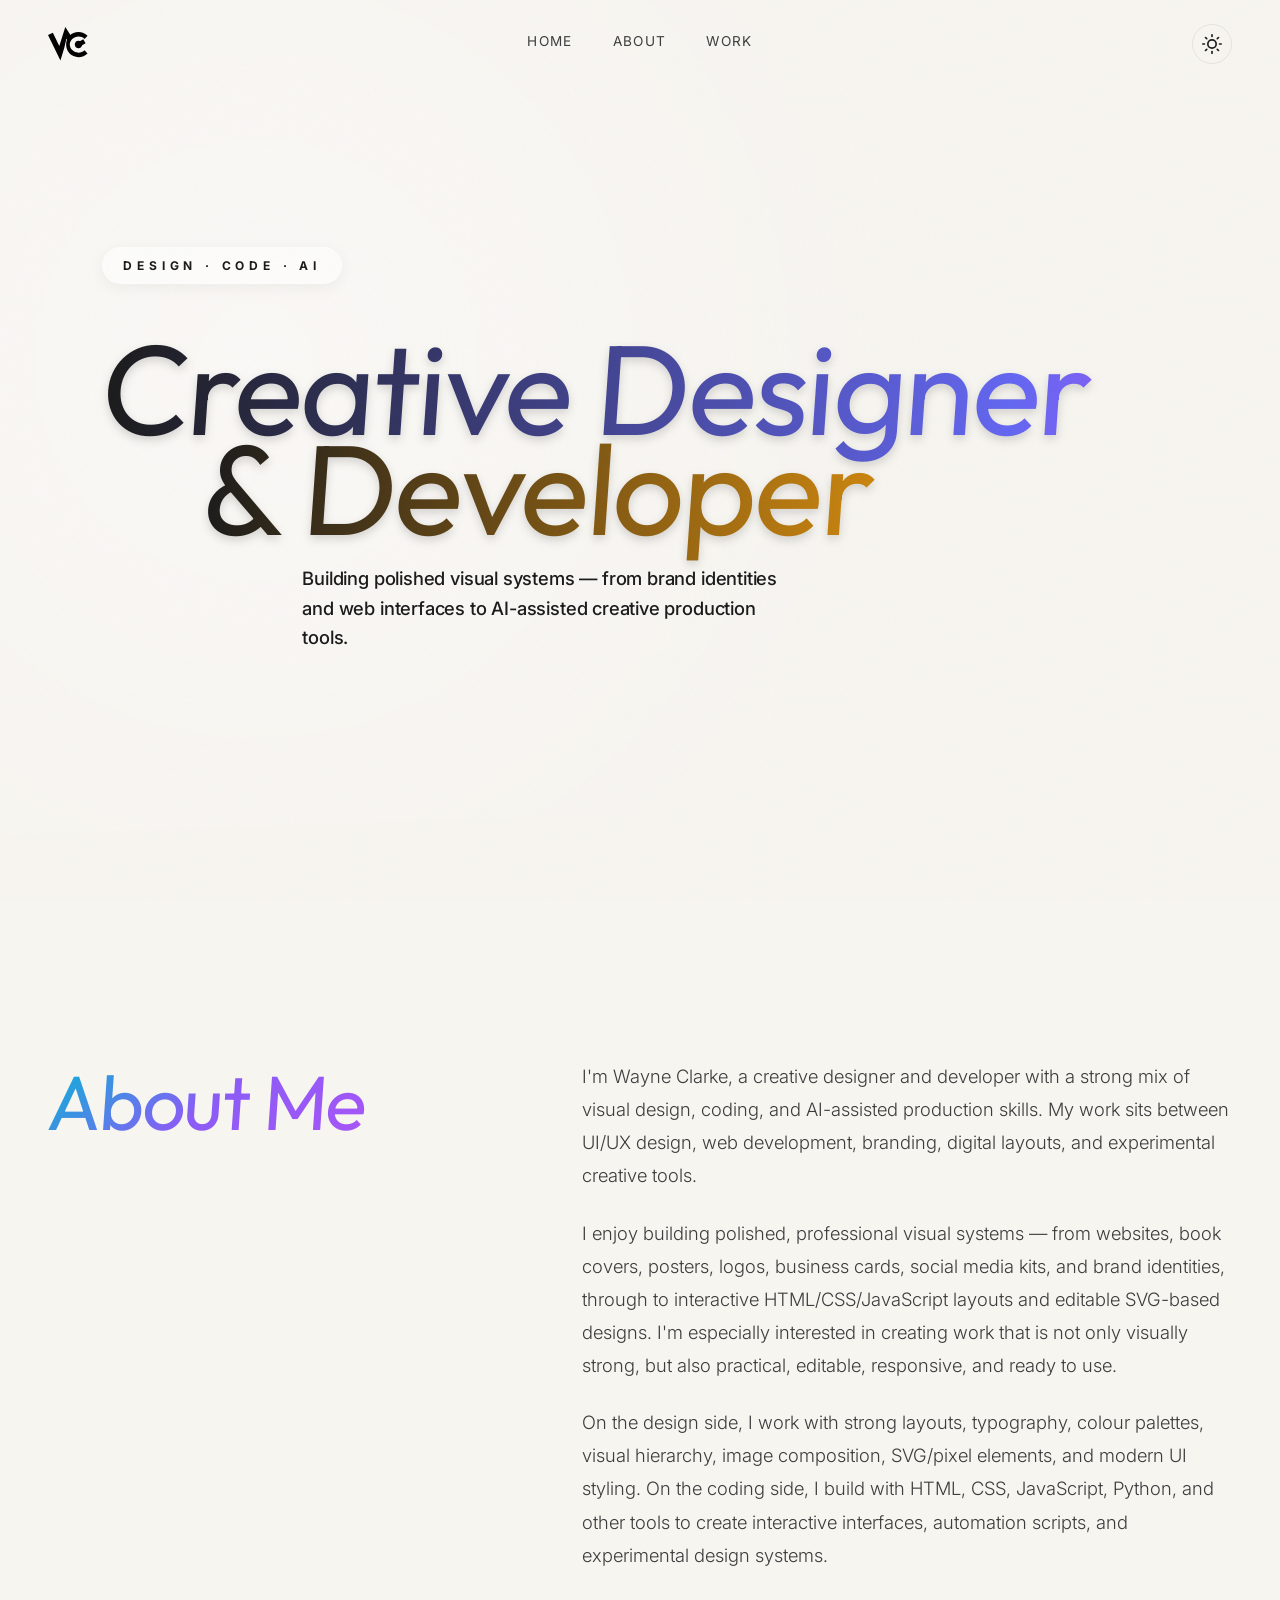
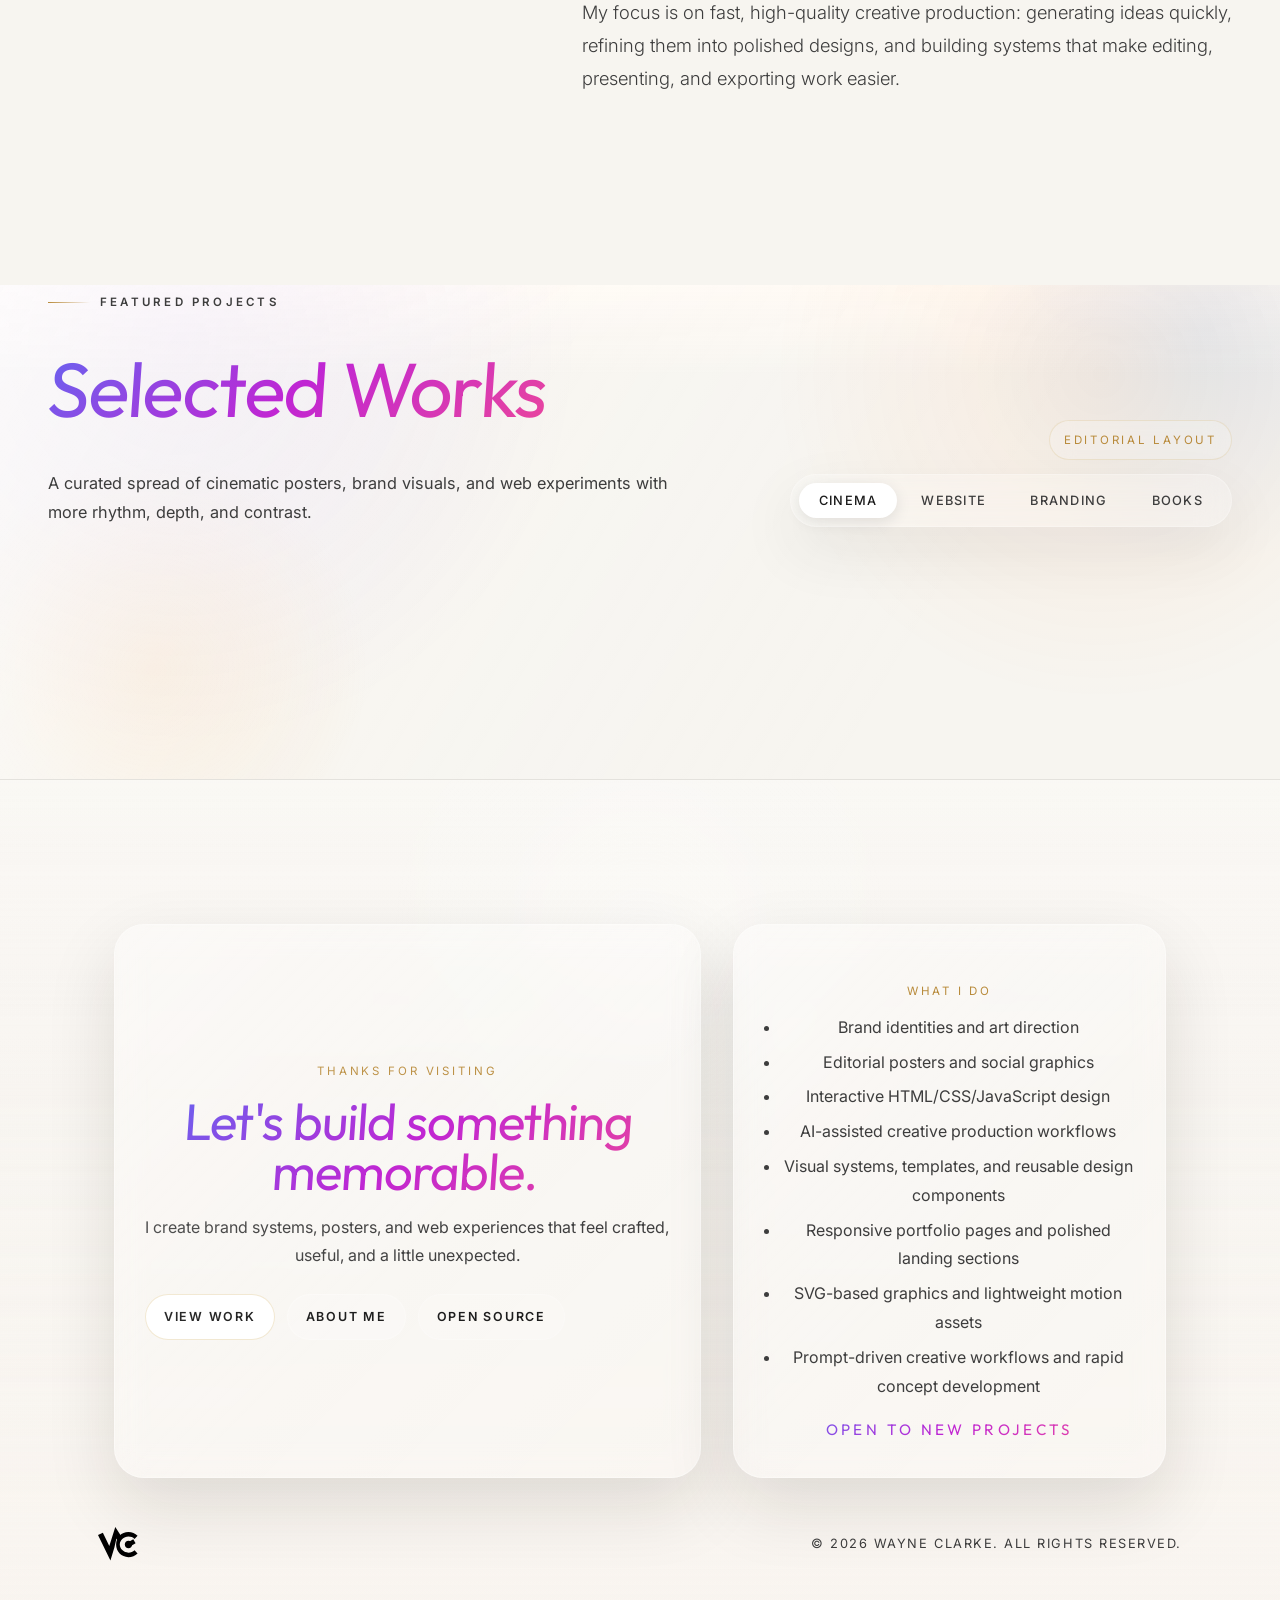
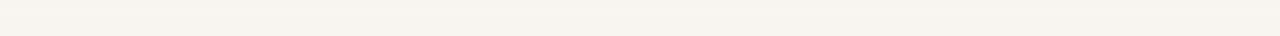
==== index.min.html @ c64fc1be "Initial portfolio commit" ====
<!DOCTYPE html><html lang="en" data-theme="light"><head><meta charset="UTF-8"><meta name="viewport" content="width=device-width, initial-scale=1.0"><title>Wayne Clarke | Creative Designer & Developer</title><meta name="description" content="Wayne Clarke — creative designer and developer specializing in UI/UX design, web development, branding, and AI-assisted creative production."><link rel="stylesheet" href="index.css"></head><body><div class="scroll-progress" id="scroll-progress"></div><nav class="nav" id="nav"><a href="#hero" class="logo" aria-label="Wayne Clarke Home"><img src="logo.svg" alt="WC Logo" width="40" height="40"></a><div class="nav-links" id="nav-links"><a href="#hero">Home</a><a href="#about">About</a><a href="#work">Work</a></div><div class="nav-actions"><button class="theme-toggle" id="theme-toggle" aria-label="Toggle theme"><svg class="icon-sun" width="20" height="20" viewBox="0 0 24 24" fill="none" stroke="currentColor" stroke-width="2" stroke-linecap="round" stroke-linejoin="round"><circle cx="12" cy="12" r="5" /><line x1="12" y1="1" x2="12" y2="3" /><line x1="12" y1="21" x2="12" y2="23" /><line x1="4.22" y1="4.22" x2="5.64" y2="5.64" /><line x1="18.36" y1="18.36" x2="19.78" y2="19.78" /><line x1="1" y1="12" x2="3" y2="12" /><line x1="21" y1="12" x2="23" y2="12" /><line x1="4.22" y1="19.78" x2="5.64" y2="18.36" /><line x1="18.36" y1="5.64" x2="19.78" y2="4.22" /></svg><svg class="icon-moon" width="20" height="20" viewBox="0 0 24 24" fill="none" stroke="currentColor" stroke-width="2" stroke-linecap="round" stroke-linejoin="round"><path d="M21 12.79A9 9 0 1 1 11.21 3 7 7 0 0 0 21 12.79z" /></svg></button><button class="hamburger" id="hamburger" aria-label="Menu"><svg width="24" height="24" viewBox="0 0 24 24" fill="none" stroke="currentColor" stroke-width="2" stroke-linecap="round"><line x1="3" y1="6" x2="21" y2="6" class="line-top" /><line x1="3" y1="12" x2="21" y2="12" class="line-mid" /><line x1="3" y1="18" x2="21" y2="18" class="line-bot" /></svg></button></div></nav><section id="hero" class="hero"><video id="hero-bg" class="hero-bg" autoplay muted loop playsinline preload="auto" aria-hidden="true"><source id="hero-bg-source" src="media/_top1.mp4" type="video/mp4"></video><div class="hero-overlay"></div><div class="container hero-container"><span class="hero-tag" id="hero-tag">Design &middot; Code &middot; AI</span><h1 class="hero-title" id="hero-title"><span class="gradient-text">Creative Designer</span><span class="gradient-text-delay">& Developer</span></h1><p class="hero-desc" id="hero-desc">Building polished visual systems — from brand identities and web interfaces to AI-assisted creative production tools.</p></div><div class="angled-divider"></div></section><section id="about" class="about"><video class="about-bg about-bg-light" autoplay muted loop playsinline preload="auto" aria-hidden="true"><source id="about-bg-source" src="media/_middle2.mp4" type="video/mp4"></video><div class="container"><div class="about-grid"><h2 class="about-title"><span class="gradient-text-dark">About Me</span></h2><div class="about-text"><p>I'm Wayne Clarke, a creative designer and developer with a strong mix of visual design, coding, and AI-assisted production skills. My work sits between UI/UX design, web development, branding, digital layouts, and experimental creative tools.</p><p>I enjoy building polished, professional visual systems — from websites, book covers, posters, logos, business cards, social media kits, and brand identities, through to interactive HTML/CSS/JavaScript layouts and editable SVG-based designs. I'm especially interested in creating work that is not only visually strong, but also practical, editable, responsive, and ready to use.</p><p>On the design side, I work with strong layouts, typography, colour palettes, visual hierarchy, image composition, SVG/pixel elements, and modern UI styling. On the coding side, I build with HTML, CSS, JavaScript, Python, and other tools to create interactive interfaces, automation scripts, and experimental design systems.</p><p>My focus is on fast, high-quality creative production: generating ideas quickly, refining them into polished designs, and building systems that make editing, presenting, and exporting work easier.</p></div></div></div></section><section id="work" class="gallery-section"><div class="container"><div class="section-header section-header--editorial"><div class="section-intro"><span class="section-kicker">Featured projects</span><h2 class="section-title"><span class="gradient-text-light">Selected Works</span></h2><p class="section-subtitle">A curated spread of cinematic posters, brand visuals, and web experiments with more rhythm, depth, and contrast.</p></div><div class="section-controls"><div class="section-note">Editorial layout</div><div class="gallery-filters" id="gallery-filters"><button class="filter-btn active" data-filter="cinema">Cinema</button><button class="filter-btn" data-filter="website">Website</button><button class="filter-btn" data-filter="branding">Branding</button><button class="filter-btn" data-filter="books">Books</button></div></div></div><div class="portfolio-grid" id="portfolio-grid"></div></div></section><footer class="footer"><div class="container"><div class="footer-content"><div class="footer-copy"><span class="footer-kicker">Thanks for visiting</span><h2 class="footer-title"><span class="gradient-text-light">Let&apos;s build something memorable.</span></h2><p class="footer-lead">I create brand systems, posters, and web experiences that feel crafted, useful, and a little unexpected.</p><div class="footer-actions"><a href="#work" class="footer-button footer-button-primary">View Work</a><a href="#about" class="footer-button footer-button-secondary">About Me</a><a href="https://github.com" class="footer-button footer-button-tertiary" target="_blank" rel="noopener">Open Source</a></div></div><div class="footer-meta"><div class="footer-meta-card"><span class="footer-meta-label">What I do</span><ul class="footer-meta-list"><li>Brand identities and art direction</li><li>Editorial posters and social graphics</li><li>Interactive HTML/CSS/JavaScript design</li><li>AI-assisted creative production workflows</li><li>Visual systems, templates, and reusable design components</li><li>Responsive portfolio pages and polished landing sections</li><li>SVG-based graphics and lightweight motion assets</li><li>Prompt-driven creative workflows and rapid concept development</li></ul><h3 class="footer-meta-heading gradient-text-light">Open to New Projects</h3></div></div></div><div class="footer-bottom"><a href="#hero" class="logo footer-logo"><img src="logo.svg" alt="WC Logo" width="40" height="40"></a><p class="copyright">&copy; 2026 Wayne Clarke. All Rights Reserved.</p></div></div></footer><button class="back-to-top" id="back-to-top" aria-label="Back to top"><svg width="20" height="20" viewBox="0 0 24 24" fill="none" stroke="currentColor" stroke-width="2" stroke-linecap="round" stroke-linejoin="round"><polyline points="18 15 12 9 6 15" /></svg></button><div class="lightbox" id="lightbox"><button class="lightbox-close" id="lightbox-close"><svg width="24" height="24" viewBox="0 0 24 24" fill="none" stroke="currentColor" stroke-width="2" stroke-linecap="round" stroke-linejoin="round"><line x1="18" y1="6" x2="6" y2="18" /><line x1="6" y1="6" x2="18" y2="18" /></svg></button><div class="lightbox-content"><img id="lightbox-img" src="" alt=""><div class="lightbox-info"><span class="lightbox-category" id="lightbox-category"></span><h3 class="lightbox-title" id="lightbox-title"></h3></div></div></div><div class="grain-overlay"></div> <script src="https://cdnjs.cloudflare.com/ajax/libs/gsap/3.12.5/gsap.min.js"></script> <script src="https://cdnjs.cloudflare.com/ajax/libs/gsap/3.12.5/ScrollTrigger.min.js"></script> <script src="script.js"></script> </body></html>
---- index.css ----
@import url('https://fonts.googleapis.com/css2?family=Inter:wght@300;400;500&family=Outfit:wght@300;400;600;700&display=swap');

/* ============================================================
   THEME SYSTEM
   ============================================================ */
:root {
    --transition: all 0.6s cubic-bezier(0.22, 1, 0.36, 1);
    --transition-fast: all 0.3s cubic-bezier(0.22, 1, 0.36, 1);
    --theme-transition-duration: 0.8s;
    --theme-transition-ease: cubic-bezier(0.22, 1, 0.36, 1);
    --theme-surface-transition: background-color var(--theme-transition-duration) var(--theme-transition-ease), background var(--theme-transition-duration) var(--theme-transition-ease), color var(--theme-transition-duration) var(--theme-transition-ease), border-color var(--theme-transition-duration) var(--theme-transition-ease), box-shadow var(--theme-transition-duration) var(--theme-transition-ease), opacity var(--theme-transition-duration) var(--theme-transition-ease);
    --font-heading: 'Outfit', sans-serif;
    --font-body: 'Inter', sans-serif;
    --about-bg: #f7f5f0;
    --about-overlay: linear-gradient(90deg,
            rgba(247, 245, 240, 0) 0%,
            rgba(247, 245, 240, 0) 28%,
            rgba(247, 245, 240, 0) 56%,
            rgba(247, 245, 240, 0) 100%);
    --about-overlay-opacity: 0;
    --gallery-base: linear-gradient(180deg, rgba(255, 250, 245, 0.92) 0%, var(--bg) 18%, var(--bg) 100%);
    --gallery-wash: linear-gradient(120deg, rgba(255, 255, 255, 0.7) 0%, rgba(255, 255, 255, 0.08) 36%, rgba(255, 255, 255, 0) 72%);
    --gallery-grid: rgba(0, 0, 0, 0.03);
    --panel-bg: rgba(255, 255, 255, 0.18);
    --panel-border: rgba(255, 255, 255, 0.36);
    --panel-glow: linear-gradient(135deg, rgba(255, 255, 255, 0.18) 0%, rgba(255, 255, 255, 0.02) 55%, rgba(255, 255, 255, 0) 100%);
    --footer-button-bg: rgba(255, 255, 255, 0.28);
    --footer-button-secondary-bg: rgba(255, 255, 255, 0.18);
    --footer-button-tertiary-bg: rgba(255, 255, 255, 0.12);
    --footer-link-border: rgba(255, 255, 255, 0.24);
    --footer-card-shadow: 0 28px 70px rgba(33, 24, 14, 0.12);
    --footer-wash: linear-gradient(180deg, rgba(255, 250, 245, 0.08) 0%, rgba(255, 250, 245, 0.22) 32%, rgba(255, 250, 245, 0.55) 68%, rgba(255, 250, 245, 0.86) 100%);
}

[data-theme="light"] {
    --bg: #f7f5f0;
    --bg-alt: #ede9e0;
    --surface: #ffffff;
    --text: #1a1a1a;
    --text-dim: #3d3d3d;
    --accent-gold: #b88a3a;
    --gradient-1: linear-gradient(135deg, #6366f1 0%, #c026d3 50%, #ec4899 100%);
    --gradient-2: linear-gradient(135deg, #f59e0b 0%, #f97316 50%, #ef4444 100%);
    --gradient-dark: linear-gradient(135deg, #06b6d4 0%, #8b5cf6 50%, #a855f7 100%);
    --nav-bg: rgba(247, 245, 240, 0.377);
    --glass-border: rgba(0, 0, 0, 0.08);
    --hero-overlay: rgba(247, 245, 240, 0.14);
    --divider-color: var(--bg);
    --shadow: 0 40px 80px rgba(0, 0, 0, 0.12);
}

[data-theme="dark"] {
    --bg: #0a0a0a;
    --bg-alt: #0f0f12;
    --surface: #141416;
    --text: #ececec;
    --text-dim: #c9c9c9;
    --accent-gold: #c5a059;
    --gradient-1: linear-gradient(135deg, #06b6d4 0%, #8b5cf6 50%, #a855f7 100%);
    --gradient-2: linear-gradient(135deg, #10b981 0%, #14b8a6 50%, #06b6d4 100%);
    --gradient-dark: linear-gradient(135deg, #6366f1 0%, #c026d3 50%, #ec4899 100%);
    --nav-bg: rgba(10, 10, 10, 0.7);
    --glass-border: rgba(255, 255, 255, 0.06);
    --hero-overlay: rgba(0, 0, 0, 0.22);
    --divider-color: #0a0a0a;
    --shadow: 0 40px 80px rgba(0, 0, 0, 0.5);
    --about-bg: #0a0a0a;
    --about-overlay: linear-gradient(90deg,
            rgba(10, 10, 10, 0.14) 0%,
            rgba(10, 10, 10, 0.34) 28%,
            rgba(10, 10, 10, 0.58) 56%,
            rgba(10, 10, 10, 0.9) 100%);
    --about-overlay-opacity: 1;
    --gallery-base: linear-gradient(180deg, rgba(12, 12, 14, 0.98) 0%, var(--bg) 18%, var(--bg) 100%);
    --gallery-wash: linear-gradient(120deg, rgba(255, 255, 255, 0.06) 0%, rgba(255, 255, 255, 0.03) 36%, rgba(255, 255, 255, 0) 72%);
    --gallery-grid: rgba(255, 255, 255, 0.03);
    --panel-bg: rgba(16, 16, 18, 0.48);
    --panel-border: rgba(255, 255, 255, 0.14);
    --panel-glow: linear-gradient(135deg, rgba(255, 255, 255, 0.08) 0%, rgba(255, 255, 255, 0.02) 55%, rgba(255, 255, 255, 0) 100%);
    --footer-button-bg: rgba(255, 255, 255, 0.12);
    --footer-button-secondary-bg: rgba(255, 255, 255, 0.08);
    --footer-button-tertiary-bg: rgba(255, 255, 255, 0.06);
    --footer-link-border: rgba(255, 255, 255, 0.12);
    --footer-card-shadow: 0 28px 70px rgba(0, 0, 0, 0.28);
    --footer-wash: linear-gradient(180deg, rgba(10, 10, 10, 0.1) 0%, rgba(10, 10, 10, 0.28) 32%, rgba(10, 10, 10, 0.56) 68%, rgba(10, 10, 10, 0.84) 100%);
    --hero-ink: #151515;
    --hero-ink-dim: rgba(21, 21, 21, 0.7);
    --hero-chip-bg: rgba(255, 255, 255, 0.58);
    --hero-chip-border: rgba(0, 0, 0, 0.12);
    --hero-chip-shadow: 0 4px 15px rgba(0, 0, 0, 0.08);
    --hero-nav-bg: rgba(255, 255, 255, 0.2);
}

/* ============================================================
   RESET & GLOBAL
   ============================================================ */
* {
    margin: 0;
    padding: 0;
    box-sizing: border-box;
}

html {
    scroll-behavior: smooth;
}

body {
    background: var(--bg);
    color: var(--text);
    font-family: var(--font-body);
    line-height: 1.6;
    overflow-x: hidden;
    -webkit-font-smoothing: antialiased;
    transition: var(--theme-surface-transition);
}

h1,
h2,
h3 {
    font-family: var(--font-heading);
    font-weight: 400;
    letter-spacing: -0.02em;
}

a {
    text-decoration: none;
    color: inherit;
}

img {
    max-width: 100%;
    display: block;
}

.container {
    max-width: 1600px;
    margin: 0 auto;
    padding: 0 48px;
}

/* ============================================================
   SCROLLBAR
   ============================================================ */
::-webkit-scrollbar {
    width: 6px;
}

::-webkit-scrollbar-track {
    background: var(--bg);
}

::-webkit-scrollbar-thumb {
    background: var(--text-dim);
    border-radius: 10px;
}

/* ============================================================
   SCROLL PROGRESS
   ============================================================ */
.scroll-progress {
    position: fixed;
    top: 0;
    left: 0;
    height: 3px;
    width: 0%;
    background: var(--gradient-1);
    z-index: 1000;
    transition: width 0.1s linear;
}

/* ============================================================
   NAV
   ============================================================ */
.nav {
    position: fixed;
    top: 0;
    left: 0;
    width: 100%;
    padding: 24px 48px;
    display: flex;
    justify-content: space-between;
    align-items: center;
    z-index: 100;
    transition: var(--theme-surface-transition);
    background: transparent;
}

.nav.scrolled {
    background: var(--nav-bg);
    backdrop-filter: blur(20px);
    -webkit-backdrop-filter: blur(20px);
    border-bottom: 1px solid var(--glass-border);
    padding: 16px 48px;
}

.logo {
    display: flex;
    align-items: center;
    justify-content: center;
    color: var(--text);
    transition: transform 0.3s cubic-bezier(0.22, 1, 0.36, 1), color var(--theme-transition-duration) var(--theme-transition-ease);
}

.logo:hover {
    transform: scale(1.05);
}

.logo svg {
    display: block;
}


.nav-links {
    display: flex;
    gap: 40px;
}

.nav-links a {
    color: var(--text-dim);
    font-size: 0.85rem;
    text-transform: uppercase;
    letter-spacing: 0.1em;
    position: relative;
    padding-bottom: 4px;
    transition: color var(--theme-transition-duration) var(--theme-transition-ease);
}


.nav-links a::after {
    content: '';
    position: absolute;
    bottom: 0;
    left: 0;
    width: 0;
    height: 1px;
    background: var(--text);
    transition: width 0.3s cubic-bezier(0.22, 1, 0.36, 1), background var(--theme-transition-duration) var(--theme-transition-ease);
}


.nav-links a:hover {
    color: var(--text);
}


.nav-links a:hover::after {
    width: 100%;
}

.nav-actions {
    display: flex;
    align-items: center;
    gap: 16px;
}

/* Theme Toggle */
.theme-toggle {
    background: none;
    border: 1px solid var(--glass-border);
    border-radius: 50%;
    width: 40px;
    height: 40px;
    display: flex;
    align-items: center;
    justify-content: center;
    cursor: pointer;
    color: var(--text);
    transition: color var(--theme-transition-duration) var(--theme-transition-ease), border-color var(--theme-transition-duration) var(--theme-transition-ease), background var(--theme-transition-duration) var(--theme-transition-ease), transform 0.3s cubic-bezier(0.22, 1, 0.36, 1);
    position: relative;
    overflow: hidden;
}


.theme-toggle:hover {
    border-color: var(--accent-gold);
    color: var(--accent-gold);
}

.theme-toggle svg {
    position: absolute;
    transition: transform 0.5s cubic-bezier(0.22, 1, 0.36, 1), opacity 0.5s;
}

[data-theme="light"] .icon-sun {
    opacity: 1;
    transform: rotate(0deg) scale(1);
}

[data-theme="light"] .icon-moon {
    opacity: 0;
    transform: rotate(90deg) scale(0);
}

[data-theme="dark"] .icon-sun {
    opacity: 0;
    transform: rotate(-90deg) scale(0);
}

[data-theme="dark"] .icon-moon {
    opacity: 1;
    transform: rotate(0deg) scale(1);
}

/* Hamburger */
.hamburger {
    display: none;
    background: none;
    border: none;
    cursor: pointer;
    color: var(--text);
    padding: 4px;
    transition: color var(--theme-transition-duration) var(--theme-transition-ease);
}


.hamburger svg line {
    transition: var(--transition-fast);
    transform-origin: center;
}

.hamburger.active .line-top {
    transform: translateY(6px) rotate(45deg);
}

.hamburger.active .line-mid {
    opacity: 0;
}

.hamburger.active .line-bot {
    transform: translateY(-6px) rotate(-45deg);
}

/* ============================================================
   HERO
   ============================================================ */
.hero {
    height: 100vh;
    min-height: 700px;
    display: flex;
    align-items: center;
    position: relative;
    overflow: hidden;
}

.hero-bg {
    position: fixed;
    inset: 0;
    width: 100vw;
    height: 100vh;
    object-fit: cover;
    object-position: center;
    z-index: 0;
    pointer-events: none;
}

.hero-overlay {
    position: absolute;
    inset: 0;
    background: radial-gradient(circle at 20% 40%, rgba(255, 255, 255, 0.4) 0%, transparent 60%);
    z-index: 1;
    transition: var(--theme-surface-transition);
}

.hero-container {
    position: relative;
    z-index: 2;
    width: 100%;
    padding-left: 8vw;
    /* Move content more towards the center */
}

.hero-tag {
    font-size: 0.75rem;
    color: var(--text);
    text-transform: uppercase;
    letter-spacing: 0.4em;
    margin-bottom: 40px;
    display: inline-block;
    font-weight: 700;
    background: rgba(255, 255, 255, 0.5);
    backdrop-filter: blur(10px);
    padding: 8px 20px;
    border-radius: 100px;
    border: 1px solid rgba(255, 255, 255, 0.3);
    box-shadow: 0 4px 15px rgba(0, 0, 0, 0.05);
}

.hero-title {
    font-size: clamp(3.5rem, 10vw, 8.5rem);
    line-height: 1.0;
    margin-bottom: 40px;
    max-width: 1100px;
    filter: drop-shadow(0 4px 5px rgba(0, 0, 0, 0.15));
}

.hero-title span {
    display: block;
    padding: 0;
    padding-bottom: 12px;
}

.gradient-text {
    /* Always visible base color */
    color: var(--text);
    -webkit-text-fill-color: transparent;
    -webkit-background-clip: text;
    background-clip: text;

    background-image: linear-gradient(90deg,
            var(--text) 0%,
            #6366f1 40%,
            #a855f7 50%,
            #ec4899 60%,
            var(--text) 100%);
    background-size: 200% auto;
    transform: skewX(-4deg);
    display: inline-block;
    padding: 0 40px 40px 0;
    margin-right: -40px;
    margin-bottom: -40px;

    /* Moving shimmer animation */
    animation: shimmer-sweep 8s infinite linear;
}

.gradient-text-delay {
    color: var(--text);
    -webkit-text-fill-color: transparent;
    -webkit-background-clip: text;
    background-clip: text;

    background-image: linear-gradient(90deg,
            var(--text) 0%,
            #f59e0b 40%,
            #ef4444 50%,
            #ec4899 60%,
            var(--text) 100%);
    background-size: 200% auto;
    transform: skewX(-4deg);
    display: inline-block;
    margin-left: 100px;
    padding: 0 40px 40px 0;
    margin-right: -40px;
    margin-bottom: -40px;

    /* Moving shimmer in reverse */
    animation: shimmer-sweep 8s infinite linear reverse;
}

@keyframes shimmer-sweep {
    0% {
        background-position: 100% 0;
    }

    100% {
        background-position: -100% 0;
    }
}

.hero-desc {
    font-size: 1.15rem;
    color: var(--text);
    max-width: 500px;
    font-weight: 500;
    line-height: 1.6;
    letter-spacing: -0.01em;
    margin-left: 200px;
    /* Staircase step 2 */
}

[data-theme="dark"] .nav {
    color: #ffffff;
}

[data-theme="dark"] .nav.scrolled {
    background: rgba(255, 255, 255, 0.14);
    border-bottom-color: rgba(0, 0, 0, 0.1);
}

[data-theme="dark"] .logo,
[data-theme="dark"] .nav-links a,
[data-theme="dark"] .hamburger,
[data-theme="dark"] .theme-toggle {
    color: #ffffff;
}

[data-theme="dark"] .logo img {
    filter: brightness(0) invert(1);
}

[data-theme="dark"] .nav-links a::after {
    background: #ffffff;
}

[data-theme="dark"] .hero-tag {
    color: #f7f7f7;
    background: rgba(12, 12, 12, 0.72);
    border-color: rgba(255, 255, 255, 0.12);
    box-shadow: 0 6px 18px rgba(0, 0, 0, 0.28);
}

[data-theme="dark"] .hero-title {
    filter: drop-shadow(0 4px 12px rgba(0, 0, 0, 0.5));
}

[data-theme="dark"] .gradient-text,
[data-theme="dark"] .gradient-text-delay {
    color: #ffffff;
    -webkit-text-fill-color: #ffffff;
    background-image: none;
    animation: none;
}

[data-theme="dark"] .hero-desc {
    color: rgba(255, 255, 255, 0.82);
}


[data-theme="dark"] .theme-toggle {
    background: rgba(0, 0, 0, 0.44);
    border-color: rgba(255, 255, 255, 0.18);
}

[data-theme="dark"] .theme-toggle:hover {
    border-color: rgba(255, 255, 255, 0.34);
    color: #ffffff;
}

[data-theme="dark"] .hamburger {
    color: #ffffff;
}

/* Angled Divider */
.angled-divider {
    position: absolute;
    bottom: 0;
    left: 0;
    width: 100%;
    height: 170px;
    background: var(--divider-color);
    clip-path: polygon(0 100%, 0 62%, 100% 36%, 100% 100%);
    z-index: 3;
    pointer-events: none;
    transition: var(--theme-surface-transition);
}

@keyframes heroGradientSweep {
    0% {
        background-position: 0% 50%;
    }

    50% {
        background-position: 100% 50%;
    }

    100% {
        background-position: 0% 50%;
    }
}

/* ============================================================
   ABOUT
   ============================================================ */
.about {
    padding: 160px 0 140px;
    margin: 0 0 50px 0;
    position: relative;
    overflow: visible;
    background: var(--about-bg), var(--bg);
    transition: var(--theme-surface-transition);
}

.about-bg {
    position: absolute;
    inset: -70px -8vw -90px -8vw;
    width: calc(100% + 16vw);
    height: calc(100% + 160px);
    object-fit: cover;
    object-position: left bottom;
    pointer-events: none;
    z-index: 0;
    display: block;
}

.about::before {
    content: '';
    position: absolute;
    inset: -70px -8vw -90px -8vw;
    background: none;
    opacity: 0.92;
    pointer-events: none;
    z-index: 0;
}

.about::after {
    content: '';
    position: absolute;
    inset: -70px -8vw -90px -8vw;
    background: var(--about-overlay);
    opacity: var(--about-overlay-opacity);
    pointer-events: none;
    z-index: 0;
    transition: var(--theme-surface-transition);
}

.about .container {
    position: relative;
    z-index: 1;
}

[data-theme="light"] .about::before,
[data-theme="light"] .about::after,
[data-theme="dark"] .about::before,
[data-theme="dark"] .about::after {
    opacity: 0;
}

.about-grid {
    display: grid;
    grid-template-columns: 1fr 1.5fr;
    gap: 100px;
    align-items: start;
}

.about-title {
    font-size: clamp(2.5rem, 6vw, 5rem);
    line-height: 1.1;
    position: sticky;
    top: 120px;
}

.gradient-text-dark {
    background: var(--gradient-dark);
    -webkit-background-clip: text;
    -webkit-text-fill-color: transparent;
    background-clip: text;
    transform: skewX(-4deg);
    display: inline-block;
}

.about-text p {
    font-size: 1.15rem;
    color: var(--text-dim);
    margin-bottom: 24px;
    line-height: 1.8;
    font-weight: 300;
}

.about-text p:last-child {
    margin-bottom: 0;
}

/* ============================================================
   GALLERY
   ============================================================ */
.gallery-section {
    position: relative;
    padding: 0 0 180px;
    background:
        radial-gradient(circle at 14% 12%, rgba(124, 58, 237, 0.08), transparent 34%),
        radial-gradient(circle at 86% 18%, rgba(249, 115, 22, 0.08), transparent 28%),
        var(--gallery-base);
    transition: var(--theme-surface-transition);
    overflow: hidden;
}

.gallery-section::before {
    content: '';
    position: absolute;
    inset: 0;
    background:
        var(--gallery-wash),
        radial-gradient(circle at 12% 78%, rgba(255, 184, 107, 0.16), transparent 18%),
        radial-gradient(circle at 94% 10%, rgba(74, 144, 226, 0.12), transparent 18%);
    pointer-events: none;
    transition: var(--theme-surface-transition);
}

.gallery-section::after {
    content: '';
    position: absolute;
    inset: 0;
    background-image: linear-gradient(var(--gallery-grid) 1px, transparent 1px), linear-gradient(90deg, var(--gallery-grid) 1px, transparent 1px);
    background-size: 72px 72px;
    opacity: 0.12;
    pointer-events: none;
    mask-image: linear-gradient(to bottom, rgba(0, 0, 0, 0.45), rgba(0, 0, 0, 0));
    transition: var(--theme-surface-transition);
}

.gallery-section .container {
    position: relative;
    z-index: 1;
}

.section-header--editorial {
    margin-bottom: 72px;
    display: grid;
    grid-template-columns: minmax(0, 1.25fr) minmax(280px, 0.9fr);
    align-items: end;
    gap: 36px;
}

.section-intro {
    max-width: 760px;
}

.section-title {
    font-size: clamp(2.5rem, 6vw, 5rem);
    margin-bottom: 18px;
}

.section-kicker {
    display: inline-flex;
    align-items: center;
    gap: 10px;
    font-size: 0.72rem;
    font-weight: 600;
    text-transform: uppercase;
    letter-spacing: 0.28em;
    color: var(--text-dim);
    margin-bottom: 16px;
}

.section-kicker::before {
    content: '';
    width: 42px;
    height: 1px;
    background: linear-gradient(90deg, var(--accent-gold), transparent);
}

.section-subtitle {
    max-width: 620px;
    color: var(--text-dim);
    font-size: 1.02rem;
    line-height: 1.8;
    margin: 0;
}

.section-controls {
    display: flex;
    flex-direction: column;
    align-items: flex-end;
    gap: 14px;
}

.section-note {
    font-size: 0.72rem;
    text-transform: uppercase;
    letter-spacing: 0.24em;
    color: var(--accent-gold);
    padding: 10px 14px;
    border: 1px solid rgba(201, 162, 75, 0.18);
    border-radius: 999px;
    background: rgba(255, 255, 255, 0.18);
    backdrop-filter: blur(12px);
}

.gradient-text-light {
    background: var(--gradient-1);
    -webkit-background-clip: text;
    -webkit-text-fill-color: transparent;
    background-clip: text;
    transform: skewX(-4deg);
    display: inline-block;
}

.gallery-filters {
    display: flex;
    gap: 4px;
    background: rgba(255, 255, 255, 0.18);
    padding: 8px;
    border-radius: 999px;
    border: 1px solid var(--footer-link-border);
    box-shadow: 0 24px 60px rgba(46, 46, 46, 0.08);
    backdrop-filter: blur(16px);
    transition: var(--theme-surface-transition);
}

.filter-btn {
    background: none;
    border: none;
    color: var(--text-dim);
    font-size: 0.8rem;
    font-weight: 500;
    text-transform: uppercase;
    letter-spacing: 0.1em;
    cursor: pointer;
    transition: all 0.4s cubic-bezier(0.22, 1, 0.36, 1);
    padding: 10px 20px;
    border-radius: 100px;
    font-family: var(--font-body);
}

.filter-btn:hover {
    color: var(--text);
}

.filter-btn.active {
    background: var(--surface);
    color: var(--text);
    box-shadow: 0 4px 15px rgba(0, 0, 0, 0.1);
}

/* Portfolio Grid */
.portfolio-grid {
    display: grid;
    grid-template-columns: repeat(12, minmax(0, 1fr));
    gap: 24px;
    grid-auto-flow: dense;
    transition: opacity 0.4s, transform 0.4s cubic-bezier(0.22, 1, 0.36, 1);
}

.portfolio-item {
    position: relative;
    grid-column: span 3;
    aspect-ratio: 4/5;
    background: linear-gradient(180deg, var(--panel-bg), rgba(255, 255, 255, 0.04));
    overflow: hidden;
    border: 1px solid var(--panel-border);
    border-radius: 26px;
    box-shadow: var(--footer-card-shadow);
    cursor: pointer;
    transition: var(--transition);
    opacity: 0;
    transform: translateY(48px) scale(0.985);
    backdrop-filter: blur(10px);
}

.portfolio-item--featured {
    grid-column: span 6;
    aspect-ratio: 16 / 11;
}

.portfolio-item--portrait {
    grid-column: span 3;
    aspect-ratio: 4 / 6;
}

.portfolio-item--standard {
    grid-column: span 3;
    aspect-ratio: 4 / 5;
}

.portfolio-item.revealed {
    opacity: 1;
    transform: translateY(0);
}

.portfolio-item:hover {
    border-color: rgba(201, 162, 75, 0.45);
    box-shadow: 0 24px 70px rgba(36, 28, 16, 0.14);
}

.portfolio-item img {
    width: 100%;
    height: 100%;
    object-fit: cover;
    transition: transform 1.2s cubic-bezier(0.22, 1, 0.36, 1);
    filter: saturate(0.98) contrast(1.02);
}

.portfolio-item:hover img {
    transform: scale(1.06);
}

.portfolio-overlay {
    position: absolute;
    bottom: 0;
    left: 0;
    width: 100%;
    padding: 36px 28px 30px;
    background: linear-gradient(to top, rgba(9, 9, 11, 0.92) 0%, rgba(9, 9, 11, 0.36) 60%, transparent 100%);
    opacity: 0;
    transform: translateY(16px);
    transition: opacity 0.35s cubic-bezier(0.22, 1, 0.36, 1), transform 0.4s cubic-bezier(0.22, 1, 0.36, 1);
}

.portfolio-item:hover .portfolio-overlay {
    opacity: 1;
    transform: translateY(0);
}

[data-theme="dark"] .portfolio-item {
    background: linear-gradient(180deg, rgba(16, 16, 18, 0.82), rgba(8, 8, 10, 0.96));
    border-color: rgba(255, 255, 255, 0.12);
    box-shadow: 0 16px 42px rgba(0, 0, 0, 0.42);
}

[data-theme="dark"] .portfolio-item:hover {
    border-color: rgba(197, 160, 89, 0.42);
    box-shadow: 0 22px 54px rgba(0, 0, 0, 0.52);
}

[data-theme="dark"] .portfolio-overlay {
    background: linear-gradient(to top, rgba(0, 0, 0, 0.94) 0%, rgba(0, 0, 0, 0.5) 66%, transparent 100%);
}

.item-category {
    font-size: 0.7rem;
    text-transform: uppercase;
    letter-spacing: 0.25em;
    color: var(--accent-gold);
    margin-bottom: 6px;
    display: block;
}

.item-title {
    font-size: 1.3rem;
    font-weight: 400;
    color: #fff;
}

/* ============================================================
   LIGHTBOX
   ============================================================ */
.lightbox {
    position: fixed;
    inset: 0;
    background: rgba(0, 0, 0, 0.95);
    z-index: 200;
    display: flex;
    align-items: center;
    justify-content: center;
    opacity: 0;
    pointer-events: none;
    transition: opacity 0.4s cubic-bezier(0.22, 1, 0.36, 1);
}

.lightbox.active {
    opacity: 1;
    pointer-events: all;
}

.lightbox-close {
    position: absolute;
    top: 24px;
    right: 24px;
    background: none;
    border: none;
    color: #fff;
    cursor: pointer;
    z-index: 201;
    padding: 8px;
    transition: transform 0.3s;
}

.lightbox-close:hover {
    transform: rotate(90deg);
}

.lightbox-content {
    max-width: 90vw;
    max-height: 90vh;
    display: flex;
    flex-direction: column;
    align-items: center;
    gap: 24px;
}

.lightbox-content img {
    max-width: 100%;
    max-height: 80vh;
    object-fit: contain;
}

.lightbox-info {
    text-align: center;
}

.lightbox-category {
    font-size: 0.75rem;
    text-transform: uppercase;
    letter-spacing: 0.25em;
    color: var(--accent-gold);
    margin-bottom: 4px;
    display: block;
}

.lightbox-title {
    font-size: 1.5rem;
    color: #fff;
    font-weight: 400;
}

/* ============================================================
   FOOTER
   ============================================================ */
.footer {
    position: relative;
    overflow: hidden;
    min-height: 520px;
    padding: 120px 0 72px;
    border-top: 1px solid var(--glass-border);
    background: linear-gradient(180deg, rgba(255, 255, 255, 0.28) 0%, rgba(255, 255, 255, 0.08) 38%, var(--bg) 100%);
    text-align: center;
    transition: var(--theme-surface-transition);
}

.footer::before {
    content: '';
    position: absolute;
    inset: 0;
    background: var(--footer-wash);
    pointer-events: none;
    transition: var(--theme-surface-transition);
}

.footer::after {
    content: '';
    position: absolute;
    inset: 0;
    background:
        radial-gradient(circle at 50% 18%, rgba(255, 255, 255, 0.28), transparent 26%),
        linear-gradient(180deg, rgba(255, 255, 255, 0.06) 0%, rgba(0, 0, 0, 0.02) 100%);
    pointer-events: none;
    transition: var(--theme-surface-transition);
}

.footer .container {
    position: relative;
    z-index: 1;
}

.footer-content {
    display: grid;
    grid-template-columns: minmax(0, 1.15fr) minmax(320px, 0.85fr);
    gap: 32px;
    align-items: stretch;
    max-width: 1100px;
    margin: 0 auto;
    padding: 24px;
    border-radius: 34px;
}

.footer-kicker {
    font-size: 0.72rem;
    text-transform: uppercase;
    letter-spacing: 0.25em;
    color: var(--accent-gold);
}

.footer-copy,
.footer-meta {
    position: relative;
    overflow: hidden;
    padding: 34px 30px;
    border-radius: 30px;
    background: var(--panel-bg);
    border: 1px solid var(--panel-border);
    box-shadow: var(--footer-card-shadow);
    backdrop-filter: blur(14px);
}

.footer-copy::before,
.footer-meta::before {
    content: '';
    position: absolute;
    inset: 0;
    background: var(--panel-glow);
    pointer-events: none;
}

.footer-copy {
    display: flex;
    flex-direction: column;
    justify-content: center;
    gap: 16px;
}

.footer-title {
    font-size: clamp(2rem, 4vw, 4rem);
    line-height: 0.98;
    margin: 0;
    max-width: none;
    width: 100%;
    text-align: center;
}

.footer-title .gradient-text-light {
    transform: skewX(-4deg);
}

.footer-lead {
    margin: 0;
    max-width: 34rem;
    color: var(--text-dim);
    font-size: 1rem;
    line-height: 1.8;
}

.footer-actions {
    display: flex;
    flex-wrap: wrap;
    gap: 12px;
    margin-top: 8px;
}

.footer-button {
    display: inline-flex;
    align-items: center;
    justify-content: center;
    min-height: 46px;
    padding: 0 18px;
    border-radius: 999px;
    border: 1px solid var(--footer-link-border);
    background: var(--footer-button-bg);
    color: var(--text);
    font-size: 0.78rem;
    font-weight: 600;
    letter-spacing: 0.14em;
    text-transform: uppercase;
    transition: transform 0.35s cubic-bezier(0.22, 1, 0.36, 1), box-shadow 0.35s cubic-bezier(0.22, 1, 0.36, 1), background-color 0.35s cubic-bezier(0.22, 1, 0.36, 1), border-color 0.35s cubic-bezier(0.22, 1, 0.36, 1);
}

.footer-button:hover {
    transform: translateY(-2px);
    box-shadow: 0 16px 30px rgba(33, 24, 14, 0.12);
}

.footer-button-primary {
    background: var(--surface);
    border-color: rgba(201, 162, 75, 0.26);
}

.footer-button-secondary {
    background: var(--footer-button-secondary-bg);
}

.footer-button-tertiary {
    background: var(--footer-button-tertiary-bg);
}

.footer-meta {
    display: grid;
    gap: 18px;
}

.footer-meta-card {
    position: relative;
    z-index: 1;
    padding: 18px 0 0;
}

.footer-meta-label {
    display: inline-block;
    font-size: 0.72rem;
    text-transform: uppercase;
    letter-spacing: 0.24em;
    color: var(--accent-gold);
    margin-bottom: 12px;
}

.footer-meta-list {
    margin: 0;
    padding-left: 1.1rem;
    color: var(--text-dim);
    line-height: 1.8;
}

.footer-meta-list li + li {
    margin-top: 6px;
}

.footer-meta-heading {
    margin-top: 18px;
    width: 100%;
    text-align: center;
    font-size: 0.95rem;
    text-transform: uppercase;
    letter-spacing: 0.22em;
}

.footer-meta-heading.gradient-text-light {
    display: block;
    transform: none;
}

.footer-link-grid {
    display: grid;
    grid-template-columns: repeat(2, minmax(0, 1fr));
    gap: 10px 16px;
}

.footer-link-grid a {
    color: var(--text);
    opacity: 0.82;
    padding: 10px 0;
    border-bottom: 1px solid var(--footer-link-border);
    transition: opacity 0.3s ease, color 0.3s ease, border-color 0.3s ease;
}

.footer-link-grid a:hover {
    opacity: 1;
    color: var(--accent-gold);
    border-color: rgba(201, 162, 75, 0.45);
}

.footer-bottom {
    display: flex;
    align-items: center;
    justify-content: space-between;
    gap: 18px;
    max-width: 1100px;
    margin: 22px auto 0;
    padding: 0 8px;
}

.footer-logo {
    font-size: 1.5rem;
    opacity: 1;
}

.copyright {
    color: var(--text-dim);
    font-size: 0.8rem;
    text-transform: uppercase;
    letter-spacing: 0.12em;
}

.oss-badge {
    display: inline-flex;
    align-items: center;
    gap: 8px;
    color: var(--text-dim);
    font-size: 0.8rem;
    text-transform: uppercase;
    letter-spacing: 0.1em;
    padding: 8px 16px;
    border: 1px solid var(--glass-border);
    border-radius: 6px;
    transition: var(--transition-fast);
}

.oss-badge:hover {
    color: var(--accent-gold);
    border-color: var(--accent-gold);
}

.footer-content .oss-badge {
    background: var(--footer-button-secondary-bg);
}

/* ============================================================
   BACK TO TOP
   ============================================================ */
.back-to-top {
    position: fixed;
    bottom: 32px;
    right: 32px;
    width: 48px;
    height: 48px;
    border-radius: 50%;
    background: var(--surface);
    border: 1px solid var(--glass-border);
    color: var(--text);
    cursor: pointer;
    display: flex;
    align-items: center;
    justify-content: center;
    z-index: 50;
    opacity: 0;
    transform: translateY(20px);
    pointer-events: none;
    transition: var(--transition);
}

.back-to-top.visible {
    opacity: 1;
    transform: translateY(0);
    pointer-events: all;
}

.back-to-top:hover {
    background: var(--accent-gold);
    border-color: var(--accent-gold);
    color: #fff;
}

/* ============================================================
   GRAIN OVERLAY
   ============================================================ */
.grain-overlay {
    position: fixed;
    inset: 0;
    z-index: 999;
    pointer-events: none;
    opacity: 0.03;
    background-image: url("data:image/svg+xml,%3Csvg viewBox='0 0 256 256' xmlns='http://www.w3.org/2000/svg'%3E%3Cfilter id='noise'%3E%3CfeTurbulence type='fractalNoise' baseFrequency='0.9' numOctaves='4' stitchTiles='stitch'/%3E%3C/filter%3E%3Crect width='100%25' height='100%25' filter='url(%23noise)'/%3E%3C/svg%3E");
    background-repeat: repeat;
    background-size: 200px 200px;
}

/* ============================================================
   REVEAL ANIMATIONS (Intersection Observer fallback)
   ============================================================ */
.reveal {
    opacity: 0;
    transform: translateY(30px);
    transition: all 0.8s cubic-bezier(0.22, 1, 0.36, 1);
}

.reveal.active {
    opacity: 1;
    transform: translateY(0);
}

/* ============================================================
   REDUCED MOTION
   ============================================================ */
@media (prefers-reduced-motion: reduce) {

    *,
    *::before,
    *::after {
        animation-duration: 0.01ms !important;
        animation-iteration-count: 1 !important;
        transition-duration: 0.01ms !important;
    }

    html {
        scroll-behavior: auto;
    }
}

/* ============================================================
   MOBILE
   ============================================================ */
@media (max-width: 1024px) {
    .about-grid {
        grid-template-columns: 1fr;
        gap: 48px;
    }

    .about-title {
        position: static;
    }

    .portfolio-grid {
        grid-template-columns: repeat(6, minmax(0, 1fr));
    }
}

@media (max-width: 768px) {
    .container {
        padding: 0 24px;
    }

    .nav {
        padding: 20px 24px;
    }

    .nav.scrolled {
        padding: 14px 24px;
    }

    .nav-links {
        position: fixed;
        top: 0;
        right: -100%;
        width: 280px;
        height: 100vh;
        background: var(--nav-bg);
        backdrop-filter: blur(20px);
        flex-direction: column;
        padding: 100px 32px 32px;
        gap: 28px;
        transition: right 0.4s cubic-bezier(0.22, 1, 0.36, 1);
        border-left: 1px solid var(--glass-border);
    }

    .nav-links.open {
        right: 0;
    }

    .nav-links a {
        font-size: 1rem;
        opacity: 1;
        color: #ececec;
    }

    .hamburger {
        display: block;
    }

    .hero-title {
        font-size: clamp(2.5rem, 8vw, 4rem);
    }

    .hero-desc {
        font-size: 1rem;
    }

    .section-header {
        flex-direction: column;
        align-items: flex-start;
    }

    .section-header--editorial {
        grid-template-columns: 1fr;
    }

    .section-controls {
        align-items: flex-start;
    }

    .gallery-filters {
        gap: 4px;
        flex-wrap: wrap;
        justify-content: flex-start;
    }

    .portfolio-grid {
        grid-template-columns: repeat(6, minmax(0, 1fr));
    }

    .portfolio-item,
    .portfolio-item--featured,
    .portfolio-item--portrait,
    .portfolio-item--standard {
        grid-column: span 6;
        aspect-ratio: 4 / 5;
    }

    .about {
        padding: 100px 0 80px;
    }

    .about::before {
        inset: -40px -10vw -50px -10vw;
        background-size: min(118vw, 1100px) auto;
        opacity: 0.62;
    }

    .about::after {
        inset: -40px -10vw -50px -10vw;
        background: linear-gradient(180deg,
                rgba(255, 250, 245, 0.04) 0%,
                rgba(255, 250, 245, 0.22) 36%,
                rgba(255, 250, 245, 0.76) 100%);
    }

    .gallery-section {
        padding-bottom: 100px;
    }

    .footer {
        min-height: 460px;
        padding: 90px 0 48px;
    }

    .footer-content {
        grid-template-columns: 1fr;
        padding: 18px;
    }

    .footer-copy,
    .footer-meta {
        padding: 28px 22px;
    }

    .footer-bottom {
        flex-direction: column;
        justify-content: center;
    }
}

@media (max-width: 480px) {
    .hero {
        min-height: 600px;
    }

    .hero-title {
        font-size: clamp(2rem, 7vw, 2.8rem);
    }

    .portfolio-grid {
        gap: 16px;
        grid-template-columns: 1fr;
    }

    .portfolio-item,
    .portfolio-item--featured,
    .portfolio-item--portrait,
    .portfolio-item--standard {
        grid-column: auto;
    }

    .angled-divider {
        height: 60px;
    }

    .footer-link-grid {
        grid-template-columns: 1fr;
    }
}
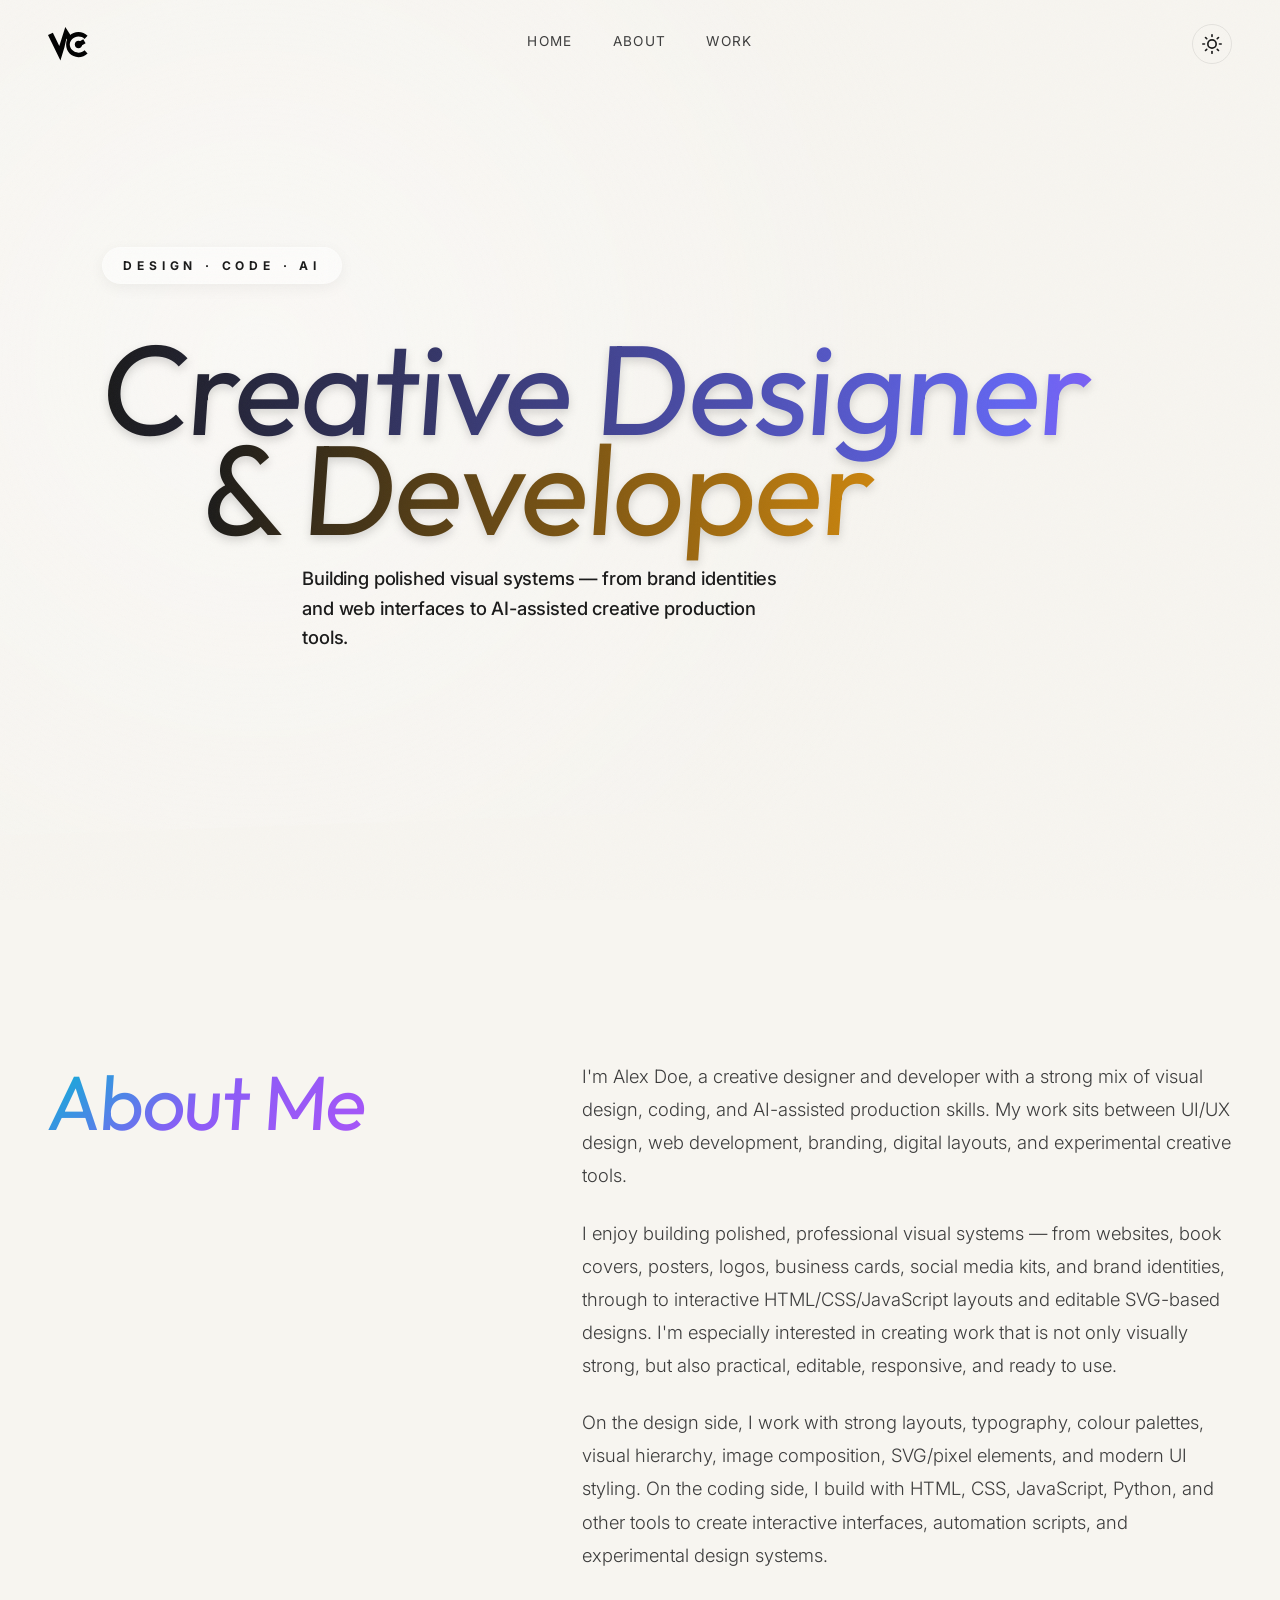
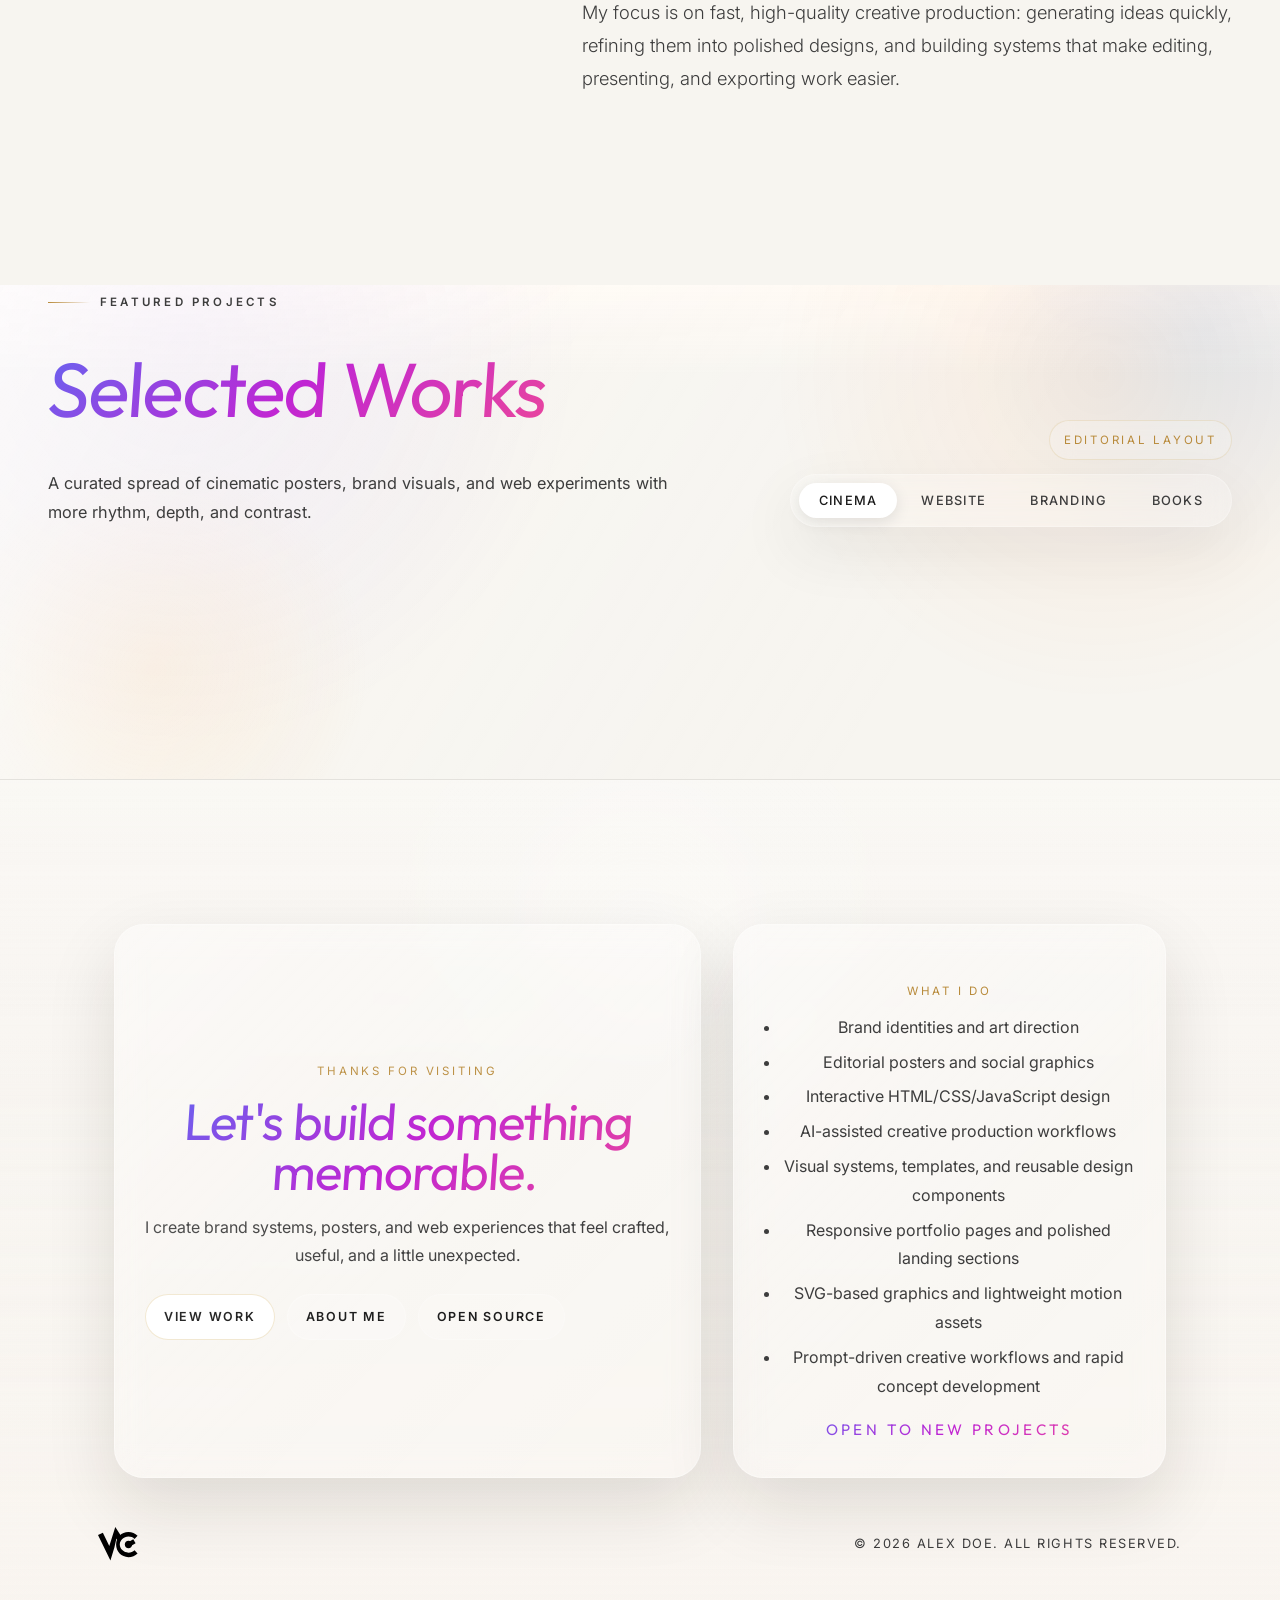
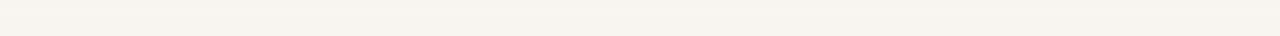
==== commit d2bba617: "Replace personal name with dummy text and update README" ====
--- a/index.min.html
+++ b/index.min.html
@@ -1 +1 @@
-<!DOCTYPE html><html lang="en" data-theme="light"><head><meta charset="UTF-8"><meta name="viewport" content="width=device-width, initial-scale=1.0"><title>Wayne Clarke | Creative Designer & Developer</title><meta name="description" content="Wayne Clarke — creative designer and developer specializing in UI/UX design, web development, branding, and AI-assisted creative production."><link rel="stylesheet" href="index.css"></head><body><div class="scroll-progress" id="scroll-progress"></div><nav class="nav" id="nav"><a href="#hero" class="logo" aria-label="Wayne Clarke Home"><img src="logo.svg" alt="WC Logo" width="40" height="40"></a><div class="nav-links" id="nav-links"><a href="#hero">Home</a><a href="#about">About</a><a href="#work">Work</a></div><div class="nav-actions"><button class="theme-toggle" id="theme-toggle" aria-label="Toggle theme"><svg class="icon-sun" width="20" height="20" viewBox="0 0 24 24" fill="none" stroke="currentColor" stroke-width="2" stroke-linecap="round" stroke-linejoin="round"><circle cx="12" cy="12" r="5" /><line x1="12" y1="1" x2="12" y2="3" /><line x1="12" y1="21" x2="12" y2="23" /><line x1="4.22" y1="4.22" x2="5.64" y2="5.64" /><line x1="18.36" y1="18.36" x2="19.78" y2="19.78" /><line x1="1" y1="12" x2="3" y2="12" /><line x1="21" y1="12" x2="23" y2="12" /><line x1="4.22" y1="19.78" x2="5.64" y2="18.36" /><line x1="18.36" y1="5.64" x2="19.78" y2="4.22" /></svg><svg class="icon-moon" width="20" height="20" viewBox="0 0 24 24" fill="none" stroke="currentColor" stroke-width="2" stroke-linecap="round" stroke-linejoin="round"><path d="M21 12.79A9 9 0 1 1 11.21 3 7 7 0 0 0 21 12.79z" /></svg></button><button class="hamburger" id="hamburger" aria-label="Menu"><svg width="24" height="24" viewBox="0 0 24 24" fill="none" stroke="currentColor" stroke-width="2" stroke-linecap="round"><line x1="3" y1="6" x2="21" y2="6" class="line-top" /><line x1="3" y1="12" x2="21" y2="12" class="line-mid" /><line x1="3" y1="18" x2="21" y2="18" class="line-bot" /></svg></button></div></nav><section id="hero" class="hero"><video id="hero-bg" class="hero-bg" autoplay muted loop playsinline preload="auto" aria-hidden="true"><source id="hero-bg-source" src="media/_top1.mp4" type="video/mp4"></video><div class="hero-overlay"></div><div class="container hero-container"><span class="hero-tag" id="hero-tag">Design &middot; Code &middot; AI</span><h1 class="hero-title" id="hero-title"><span class="gradient-text">Creative Designer</span><span class="gradient-text-delay">& Developer</span></h1><p class="hero-desc" id="hero-desc">Building polished visual systems — from brand identities and web interfaces to AI-assisted creative production tools.</p></div><div class="angled-divider"></div></section><section id="about" class="about"><video class="about-bg about-bg-light" autoplay muted loop playsinline preload="auto" aria-hidden="true"><source id="about-bg-source" src="media/_middle2.mp4" type="video/mp4"></video><div class="container"><div class="about-grid"><h2 class="about-title"><span class="gradient-text-dark">About Me</span></h2><div class="about-text"><p>I'm Wayne Clarke, a creative designer and developer with a strong mix of visual design, coding, and AI-assisted production skills. My work sits between UI/UX design, web development, branding, digital layouts, and experimental creative tools.</p><p>I enjoy building polished, professional visual systems — from websites, book covers, posters, logos, business cards, social media kits, and brand identities, through to interactive HTML/CSS/JavaScript layouts and editable SVG-based designs. I'm especially interested in creating work that is not only visually strong, but also practical, editable, responsive, and ready to use.</p><p>On the design side, I work with strong layouts, typography, colour palettes, visual hierarchy, image composition, SVG/pixel elements, and modern UI styling. On the coding side, I build with HTML, CSS, JavaScript, Python, and other tools to create interactive interfaces, automation scripts, and experimental design systems.</p><p>My focus is on fast, high-quality creative production: generating ideas quickly, refining them into polished designs, and building systems that make editing, presenting, and exporting work easier.</p></div></div></div></section><section id="work" class="gallery-section"><div class="container"><div class="section-header section-header--editorial"><div class="section-intro"><span class="section-kicker">Featured projects</span><h2 class="section-title"><span class="gradient-text-light">Selected Works</span></h2><p class="section-subtitle">A curated spread of cinematic posters, brand visuals, and web experiments with more rhythm, depth, and contrast.</p></div><div class="section-controls"><div class="section-note">Editorial layout</div><div class="gallery-filters" id="gallery-filters"><button class="filter-btn active" data-filter="cinema">Cinema</button><button class="filter-btn" data-filter="website">Website</button><button class="filter-btn" data-filter="branding">Branding</button><button class="filter-btn" data-filter="books">Books</button></div></div></div><div class="portfolio-grid" id="portfolio-grid"></div></div></section><footer class="footer"><div class="container"><div class="footer-content"><div class="footer-copy"><span class="footer-kicker">Thanks for visiting</span><h2 class="footer-title"><span class="gradient-text-light">Let&apos;s build something memorable.</span></h2><p class="footer-lead">I create brand systems, posters, and web experiences that feel crafted, useful, and a little unexpected.</p><div class="footer-actions"><a href="#work" class="footer-button footer-button-primary">View Work</a><a href="#about" class="footer-button footer-button-secondary">About Me</a><a href="https://github.com" class="footer-button footer-button-tertiary" target="_blank" rel="noopener">Open Source</a></div></div><div class="footer-meta"><div class="footer-meta-card"><span class="footer-meta-label">What I do</span><ul class="footer-meta-list"><li>Brand identities and art direction</li><li>Editorial posters and social graphics</li><li>Interactive HTML/CSS/JavaScript design</li><li>AI-assisted creative production workflows</li><li>Visual systems, templates, and reusable design components</li><li>Responsive portfolio pages and polished landing sections</li><li>SVG-based graphics and lightweight motion assets</li><li>Prompt-driven creative workflows and rapid concept development</li></ul><h3 class="footer-meta-heading gradient-text-light">Open to New Projects</h3></div></div></div><div class="footer-bottom"><a href="#hero" class="logo footer-logo"><img src="logo.svg" alt="WC Logo" width="40" height="40"></a><p class="copyright">&copy; 2026 Wayne Clarke. All Rights Reserved.</p></div></div></footer><button class="back-to-top" id="back-to-top" aria-label="Back to top"><svg width="20" height="20" viewBox="0 0 24 24" fill="none" stroke="currentColor" stroke-width="2" stroke-linecap="round" stroke-linejoin="round"><polyline points="18 15 12 9 6 15" /></svg></button><div class="lightbox" id="lightbox"><button class="lightbox-close" id="lightbox-close"><svg width="24" height="24" viewBox="0 0 24 24" fill="none" stroke="currentColor" stroke-width="2" stroke-linecap="round" stroke-linejoin="round"><line x1="18" y1="6" x2="6" y2="18" /><line x1="6" y1="6" x2="18" y2="18" /></svg></button><div class="lightbox-content"><img id="lightbox-img" src="" alt=""><div class="lightbox-info"><span class="lightbox-category" id="lightbox-category"></span><h3 class="lightbox-title" id="lightbox-title"></h3></div></div></div><div class="grain-overlay"></div> <script src="https://cdnjs.cloudflare.com/ajax/libs/gsap/3.12.5/gsap.min.js"></script> <script src="https://cdnjs.cloudflare.com/ajax/libs/gsap/3.12.5/ScrollTrigger.min.js"></script> <script src="script.js"></script> </body></html>+<!DOCTYPE html><html lang="en" data-theme="light"><head><meta charset="UTF-8"><meta name="viewport" content="width=device-width, initial-scale=1.0"><title>Alex Doe | Creative Designer & Developer</title><meta name="description" content="Alex Doe — creative designer and developer specializing in UI/UX design, web development, branding, and AI-assisted creative production."><link rel="stylesheet" href="index.css"></head><body><div class="scroll-progress" id="scroll-progress"></div><nav class="nav" id="nav"><a href="#hero" class="logo" aria-label="Alex Doe Home"><img src="logo.svg" alt="WC Logo" width="40" height="40"></a><div class="nav-links" id="nav-links"><a href="#hero">Home</a><a href="#about">About</a><a href="#work">Work</a></div><div class="nav-actions"><button class="theme-toggle" id="theme-toggle" aria-label="Toggle theme"><svg class="icon-sun" width="20" height="20" viewBox="0 0 24 24" fill="none" stroke="currentColor" stroke-width="2" stroke-linecap="round" stroke-linejoin="round"><circle cx="12" cy="12" r="5" /><line x1="12" y1="1" x2="12" y2="3" /><line x1="12" y1="21" x2="12" y2="23" /><line x1="4.22" y1="4.22" x2="5.64" y2="5.64" /><line x1="18.36" y1="18.36" x2="19.78" y2="19.78" /><line x1="1" y1="12" x2="3" y2="12" /><line x1="21" y1="12" x2="23" y2="12" /><line x1="4.22" y1="19.78" x2="5.64" y2="18.36" /><line x1="18.36" y1="5.64" x2="19.78" y2="4.22" /></svg><svg class="icon-moon" width="20" height="20" viewBox="0 0 24 24" fill="none" stroke="currentColor" stroke-width="2" stroke-linecap="round" stroke-linejoin="round"><path d="M21 12.79A9 9 0 1 1 11.21 3 7 7 0 0 0 21 12.79z" /></svg></button><button class="hamburger" id="hamburger" aria-label="Menu"><svg width="24" height="24" viewBox="0 0 24 24" fill="none" stroke="currentColor" stroke-width="2" stroke-linecap="round"><line x1="3" y1="6" x2="21" y2="6" class="line-top" /><line x1="3" y1="12" x2="21" y2="12" class="line-mid" /><line x1="3" y1="18" x2="21" y2="18" class="line-bot" /></svg></button></div></nav><section id="hero" class="hero"><video id="hero-bg" class="hero-bg" autoplay muted loop playsinline preload="auto" aria-hidden="true"><source id="hero-bg-source" src="media/_top1.mp4" type="video/mp4"></video><div class="hero-overlay"></div><div class="container hero-container"><span class="hero-tag" id="hero-tag">Design &middot; Code &middot; AI</span><h1 class="hero-title" id="hero-title"><span class="gradient-text">Creative Designer</span><span class="gradient-text-delay">& Developer</span></h1><p class="hero-desc" id="hero-desc">Building polished visual systems — from brand identities and web interfaces to AI-assisted creative production tools.</p></div><div class="angled-divider"></div></section><section id="about" class="about"><video class="about-bg about-bg-light" autoplay muted loop playsinline preload="auto" aria-hidden="true"><source id="about-bg-source" src="media/_middle2.mp4" type="video/mp4"></video><div class="container"><div class="about-grid"><h2 class="about-title"><span class="gradient-text-dark">About Me</span></h2><div class="about-text"><p>I'm Alex Doe, a creative designer and developer with a strong mix of visual design, coding, and AI-assisted production skills. My work sits between UI/UX design, web development, branding, digital layouts, and experimental creative tools.</p><p>I enjoy building polished, professional visual systems — from websites, book covers, posters, logos, business cards, social media kits, and brand identities, through to interactive HTML/CSS/JavaScript layouts and editable SVG-based designs. I'm especially interested in creating work that is not only visually strong, but also practical, editable, responsive, and ready to use.</p><p>On the design side, I work with strong layouts, typography, colour palettes, visual hierarchy, image composition, SVG/pixel elements, and modern UI styling. On the coding side, I build with HTML, CSS, JavaScript, Python, and other tools to create interactive interfaces, automation scripts, and experimental design systems.</p><p>My focus is on fast, high-quality creative production: generating ideas quickly, refining them into polished designs, and building systems that make editing, presenting, and exporting work easier.</p></div></div></div></section><section id="work" class="gallery-section"><div class="container"><div class="section-header section-header--editorial"><div class="section-intro"><span class="section-kicker">Featured projects</span><h2 class="section-title"><span class="gradient-text-light">Selected Works</span></h2><p class="section-subtitle">A curated spread of cinematic posters, brand visuals, and web experiments with more rhythm, depth, and contrast.</p></div><div class="section-controls"><div class="section-note">Editorial layout</div><div class="gallery-filters" id="gallery-filters"><button class="filter-btn active" data-filter="cinema">Cinema</button><button class="filter-btn" data-filter="website">Website</button><button class="filter-btn" data-filter="branding">Branding</button><button class="filter-btn" data-filter="books">Books</button></div></div></div><div class="portfolio-grid" id="portfolio-grid"></div></div></section><footer class="footer"><div class="container"><div class="footer-content"><div class="footer-copy"><span class="footer-kicker">Thanks for visiting</span><h2 class="footer-title"><span class="gradient-text-light">Let&apos;s build something memorable.</span></h2><p class="footer-lead">I create brand systems, posters, and web experiences that feel crafted, useful, and a little unexpected.</p><div class="footer-actions"><a href="#work" class="footer-button footer-button-primary">View Work</a><a href="#about" class="footer-button footer-button-secondary">About Me</a><a href="https://github.com" class="footer-button footer-button-tertiary" target="_blank" rel="noopener">Open Source</a></div></div><div class="footer-meta"><div class="footer-meta-card"><span class="footer-meta-label">What I do</span><ul class="footer-meta-list"><li>Brand identities and art direction</li><li>Editorial posters and social graphics</li><li>Interactive HTML/CSS/JavaScript design</li><li>AI-assisted creative production workflows</li><li>Visual systems, templates, and reusable design components</li><li>Responsive portfolio pages and polished landing sections</li><li>SVG-based graphics and lightweight motion assets</li><li>Prompt-driven creative workflows and rapid concept development</li></ul><h3 class="footer-meta-heading gradient-text-light">Open to New Projects</h3></div></div></div><div class="footer-bottom"><a href="#hero" class="logo footer-logo"><img src="logo.svg" alt="WC Logo" width="40" height="40"></a><p class="copyright">&copy; 2026 Alex Doe. All Rights Reserved.</p></div></div></footer><button class="back-to-top" id="back-to-top" aria-label="Back to top"><svg width="20" height="20" viewBox="0 0 24 24" fill="none" stroke="currentColor" stroke-width="2" stroke-linecap="round" stroke-linejoin="round"><polyline points="18 15 12 9 6 15" /></svg></button><div class="lightbox" id="lightbox"><button class="lightbox-close" id="lightbox-close"><svg width="24" height="24" viewBox="0 0 24 24" fill="none" stroke="currentColor" stroke-width="2" stroke-linecap="round" stroke-linejoin="round"><line x1="18" y1="6" x2="6" y2="18" /><line x1="6" y1="6" x2="18" y2="18" /></svg></button><div class="lightbox-content"><img id="lightbox-img" src="" alt=""><div class="lightbox-info"><span class="lightbox-category" id="lightbox-category"></span><h3 class="lightbox-title" id="lightbox-title"></h3></div></div></div><div class="grain-overlay"></div> <script src="https://cdnjs.cloudflare.com/ajax/libs/gsap/3.12.5/gsap.min.js"></script> <script src="https://cdnjs.cloudflare.com/ajax/libs/gsap/3.12.5/ScrollTrigger.min.js"></script> <script src="script.js"></script> </body></html>
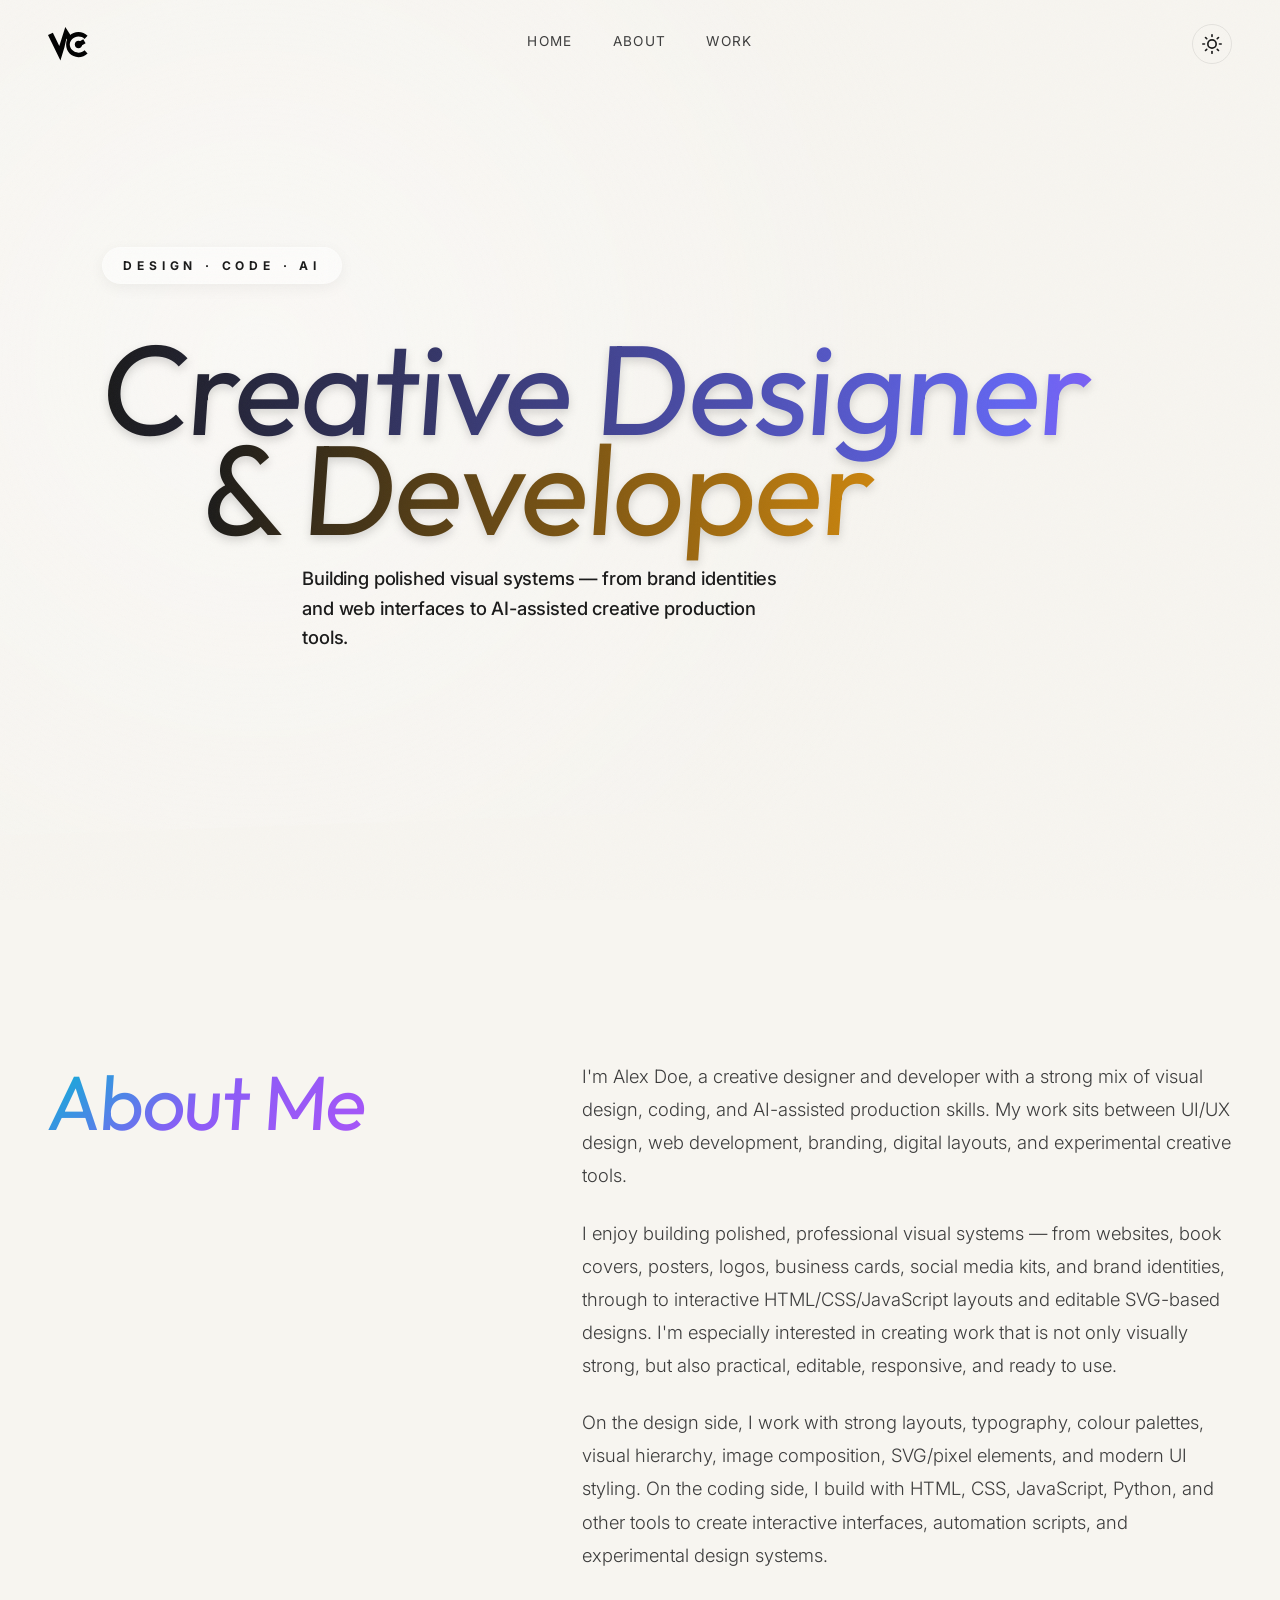
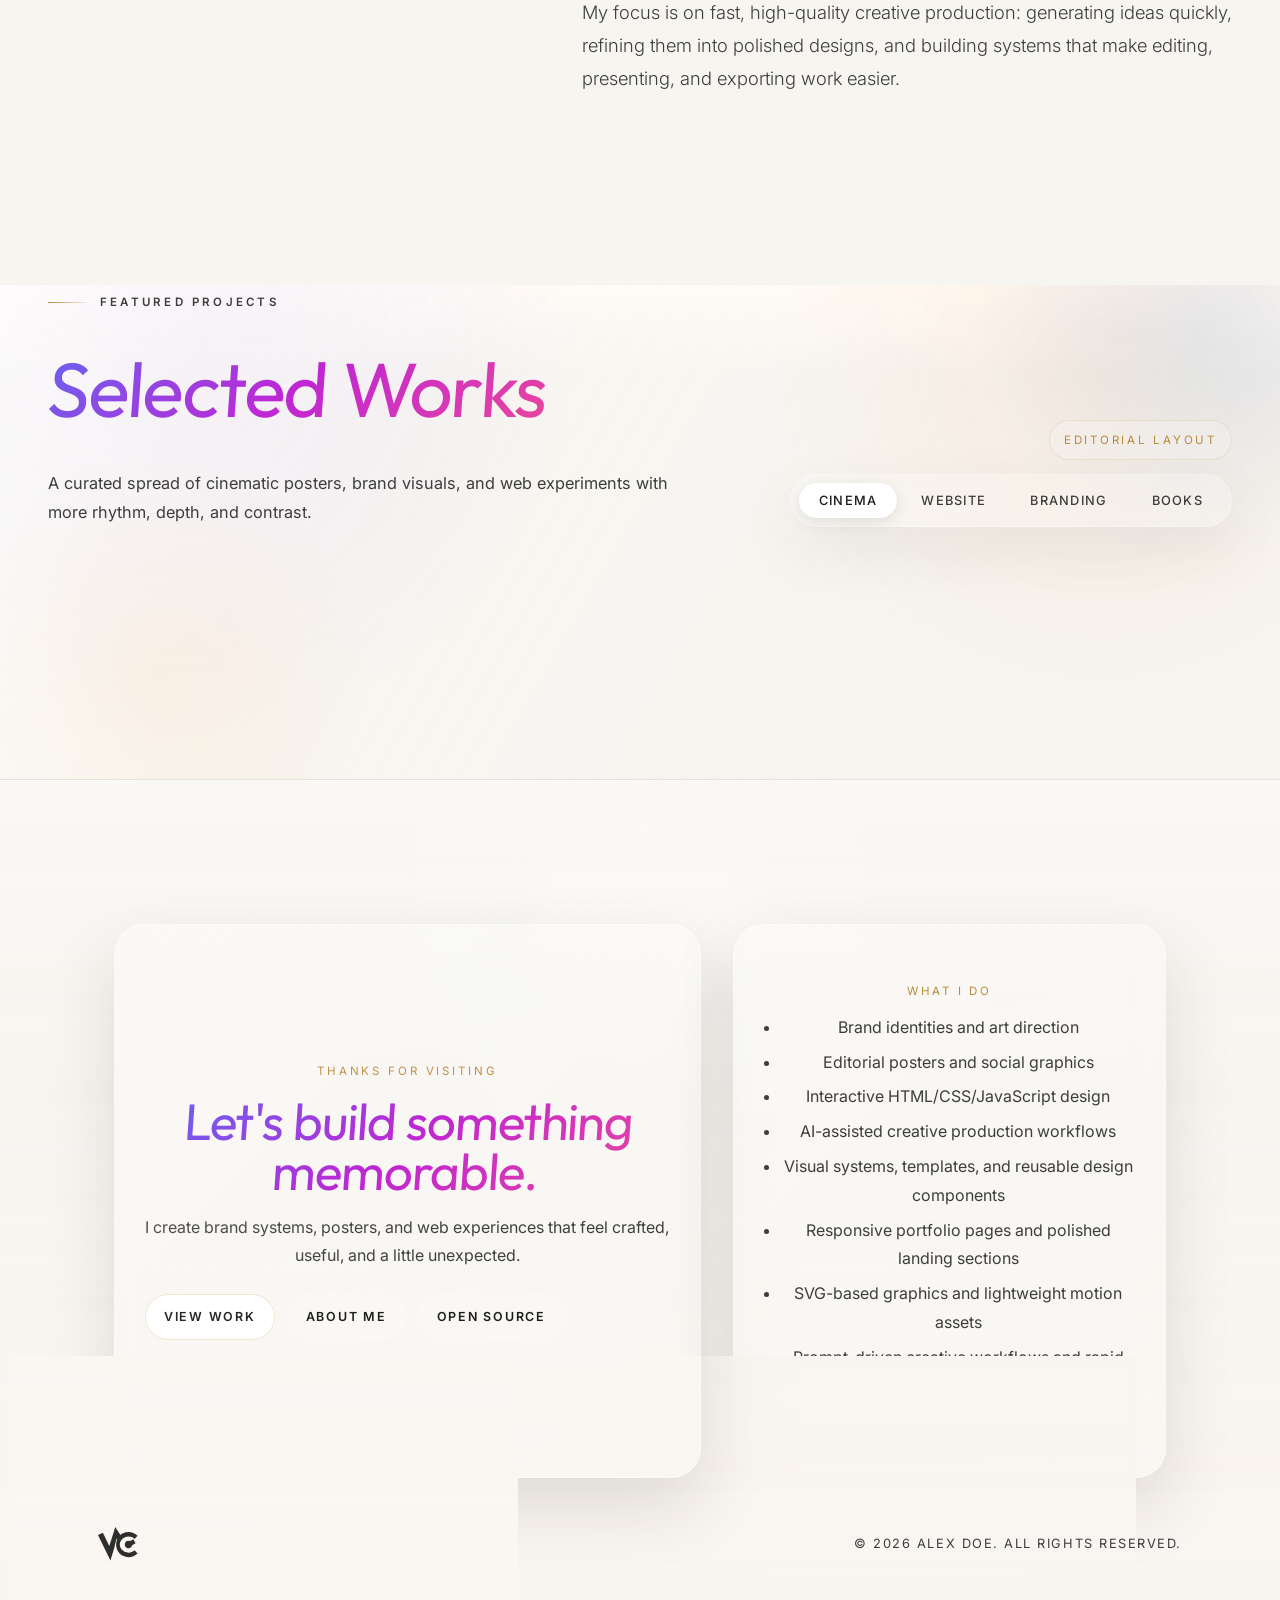
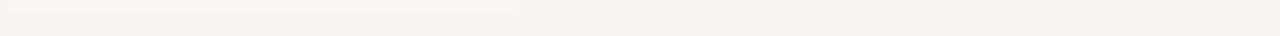
==== commit 7c600e52: "Restore compressed HTML output by default" ====
--- a/index.min.html
+++ b/index.min.html
@@ -1 +1,16 @@
-<!DOCTYPE html><html lang="en" data-theme="light"><head><meta charset="UTF-8"><meta name="viewport" content="width=device-width, initial-scale=1.0"><title>Alex Doe | Creative Designer & Developer</title><meta name="description" content="Alex Doe — creative designer and developer specializing in UI/UX design, web development, branding, and AI-assisted creative production."><link rel="stylesheet" href="index.css"></head><body><div class="scroll-progress" id="scroll-progress"></div><nav class="nav" id="nav"><a href="#hero" class="logo" aria-label="Alex Doe Home"><img src="logo.svg" alt="WC Logo" width="40" height="40"></a><div class="nav-links" id="nav-links"><a href="#hero">Home</a><a href="#about">About</a><a href="#work">Work</a></div><div class="nav-actions"><button class="theme-toggle" id="theme-toggle" aria-label="Toggle theme"><svg class="icon-sun" width="20" height="20" viewBox="0 0 24 24" fill="none" stroke="currentColor" stroke-width="2" stroke-linecap="round" stroke-linejoin="round"><circle cx="12" cy="12" r="5" /><line x1="12" y1="1" x2="12" y2="3" /><line x1="12" y1="21" x2="12" y2="23" /><line x1="4.22" y1="4.22" x2="5.64" y2="5.64" /><line x1="18.36" y1="18.36" x2="19.78" y2="19.78" /><line x1="1" y1="12" x2="3" y2="12" /><line x1="21" y1="12" x2="23" y2="12" /><line x1="4.22" y1="19.78" x2="5.64" y2="18.36" /><line x1="18.36" y1="5.64" x2="19.78" y2="4.22" /></svg><svg class="icon-moon" width="20" height="20" viewBox="0 0 24 24" fill="none" stroke="currentColor" stroke-width="2" stroke-linecap="round" stroke-linejoin="round"><path d="M21 12.79A9 9 0 1 1 11.21 3 7 7 0 0 0 21 12.79z" /></svg></button><button class="hamburger" id="hamburger" aria-label="Menu"><svg width="24" height="24" viewBox="0 0 24 24" fill="none" stroke="currentColor" stroke-width="2" stroke-linecap="round"><line x1="3" y1="6" x2="21" y2="6" class="line-top" /><line x1="3" y1="12" x2="21" y2="12" class="line-mid" /><line x1="3" y1="18" x2="21" y2="18" class="line-bot" /></svg></button></div></nav><section id="hero" class="hero"><video id="hero-bg" class="hero-bg" autoplay muted loop playsinline preload="auto" aria-hidden="true"><source id="hero-bg-source" src="media/_top1.mp4" type="video/mp4"></video><div class="hero-overlay"></div><div class="container hero-container"><span class="hero-tag" id="hero-tag">Design &middot; Code &middot; AI</span><h1 class="hero-title" id="hero-title"><span class="gradient-text">Creative Designer</span><span class="gradient-text-delay">& Developer</span></h1><p class="hero-desc" id="hero-desc">Building polished visual systems — from brand identities and web interfaces to AI-assisted creative production tools.</p></div><div class="angled-divider"></div></section><section id="about" class="about"><video class="about-bg about-bg-light" autoplay muted loop playsinline preload="auto" aria-hidden="true"><source id="about-bg-source" src="media/_middle2.mp4" type="video/mp4"></video><div class="container"><div class="about-grid"><h2 class="about-title"><span class="gradient-text-dark">About Me</span></h2><div class="about-text"><p>I'm Alex Doe, a creative designer and developer with a strong mix of visual design, coding, and AI-assisted production skills. My work sits between UI/UX design, web development, branding, digital layouts, and experimental creative tools.</p><p>I enjoy building polished, professional visual systems — from websites, book covers, posters, logos, business cards, social media kits, and brand identities, through to interactive HTML/CSS/JavaScript layouts and editable SVG-based designs. I'm especially interested in creating work that is not only visually strong, but also practical, editable, responsive, and ready to use.</p><p>On the design side, I work with strong layouts, typography, colour palettes, visual hierarchy, image composition, SVG/pixel elements, and modern UI styling. On the coding side, I build with HTML, CSS, JavaScript, Python, and other tools to create interactive interfaces, automation scripts, and experimental design systems.</p><p>My focus is on fast, high-quality creative production: generating ideas quickly, refining them into polished designs, and building systems that make editing, presenting, and exporting work easier.</p></div></div></div></section><section id="work" class="gallery-section"><div class="container"><div class="section-header section-header--editorial"><div class="section-intro"><span class="section-kicker">Featured projects</span><h2 class="section-title"><span class="gradient-text-light">Selected Works</span></h2><p class="section-subtitle">A curated spread of cinematic posters, brand visuals, and web experiments with more rhythm, depth, and contrast.</p></div><div class="section-controls"><div class="section-note">Editorial layout</div><div class="gallery-filters" id="gallery-filters"><button class="filter-btn active" data-filter="cinema">Cinema</button><button class="filter-btn" data-filter="website">Website</button><button class="filter-btn" data-filter="branding">Branding</button><button class="filter-btn" data-filter="books">Books</button></div></div></div><div class="portfolio-grid" id="portfolio-grid"></div></div></section><footer class="footer"><div class="container"><div class="footer-content"><div class="footer-copy"><span class="footer-kicker">Thanks for visiting</span><h2 class="footer-title"><span class="gradient-text-light">Let&apos;s build something memorable.</span></h2><p class="footer-lead">I create brand systems, posters, and web experiences that feel crafted, useful, and a little unexpected.</p><div class="footer-actions"><a href="#work" class="footer-button footer-button-primary">View Work</a><a href="#about" class="footer-button footer-button-secondary">About Me</a><a href="https://github.com" class="footer-button footer-button-tertiary" target="_blank" rel="noopener">Open Source</a></div></div><div class="footer-meta"><div class="footer-meta-card"><span class="footer-meta-label">What I do</span><ul class="footer-meta-list"><li>Brand identities and art direction</li><li>Editorial posters and social graphics</li><li>Interactive HTML/CSS/JavaScript design</li><li>AI-assisted creative production workflows</li><li>Visual systems, templates, and reusable design components</li><li>Responsive portfolio pages and polished landing sections</li><li>SVG-based graphics and lightweight motion assets</li><li>Prompt-driven creative workflows and rapid concept development</li></ul><h3 class="footer-meta-heading gradient-text-light">Open to New Projects</h3></div></div></div><div class="footer-bottom"><a href="#hero" class="logo footer-logo"><img src="logo.svg" alt="WC Logo" width="40" height="40"></a><p class="copyright">&copy; 2026 Alex Doe. All Rights Reserved.</p></div></div></footer><button class="back-to-top" id="back-to-top" aria-label="Back to top"><svg width="20" height="20" viewBox="0 0 24 24" fill="none" stroke="currentColor" stroke-width="2" stroke-linecap="round" stroke-linejoin="round"><polyline points="18 15 12 9 6 15" /></svg></button><div class="lightbox" id="lightbox"><button class="lightbox-close" id="lightbox-close"><svg width="24" height="24" viewBox="0 0 24 24" fill="none" stroke="currentColor" stroke-width="2" stroke-linecap="round" stroke-linejoin="round"><line x1="18" y1="6" x2="6" y2="18" /><line x1="6" y1="6" x2="18" y2="18" /></svg></button><div class="lightbox-content"><img id="lightbox-img" src="" alt=""><div class="lightbox-info"><span class="lightbox-category" id="lightbox-category"></span><h3 class="lightbox-title" id="lightbox-title"></h3></div></div></div><div class="grain-overlay"></div> <script src="https://cdnjs.cloudflare.com/ajax/libs/gsap/3.12.5/gsap.min.js"></script> <script src="https://cdnjs.cloudflare.com/ajax/libs/gsap/3.12.5/ScrollTrigger.min.js"></script> <script src="script.js"></script> </body></html>+<!DOCTYPE html><html><head><meta charset="utf-8"></head><body><script>
+(async()=>{
+let b="eJzNWW1v47gR/itTFth+sazYyb7d2QKy2XtJcdtbbHZv208HWhpLXFOkjqSc+NAP/RH9hf0lxZCULClOs4tr0UOAmC/D4XDmmeFwtPrD6x+v3v/t7TdQuVpmK/oPkqtyzVAxKLjjiauwxjWToqwcy1YV8iJb1eg45BU3Ft2afXj/bfKCxVHFiXwv8LbRxjHItXKo3JrdisJV6wL3IsfEd2YglHCCy8TmXOJ6MT9j2coJJzG7lHgHrzXC3+HKIHdij/AarSgVGngCr3GPUjdoVmmgH25eoM2NaJzQarB/z/Ff//gn5B3PouPJVQFFxxVsg7ngUvwqVAlCwYfr9MNfI/EMbnHT0dao3Aw2hqtCqHLm2VxeJ9xaYR0Wx40ao4s2J5nmLFtJoXZgUK6ZdQeJtkJ0DCqD2zUTqsC7eW4ty1Zp0PdGF4dsVYg95JJbu2Y2N1rKpDG6NGgtA1HcH8xWaSH22Urxfp3i+0BLjWzF45Z/rNBo1hFJXWoG3AieSL4hIXvdfa9rZNlK1CVYkwfSud2XDLh0a/bxCn7wi4Ox2cUZgwoJOr6drVI+Oobi+4RUEQ9w7E5Fy2hjv7of5xvdOpZd0s945labHcs+arPz40EJk125NwVttGmd06qb83BPnC5LiUGo8chQK+/9GHgClq3svuy4iFyrxLaqV8RyoAhqk3+80ndrdgZnsLyA5QWDrZByzZRWyMA6o3e4ZnlrDCp3paU23WhwnjVb9gNSKMx5s2ZGt6oYDX/SQnXj2SoXJpcI+d2aLZYM8kP4NWv2lEHqYYlwtwijB/plcLeM3eWanZ+mWk7IlhO6i/kyUoYW0T6dP7sI1KE14vtifv4sChCanvvL+fMXYUlsjtZE+sj+PBIux1TLCdnyAbqjxHGrschRqgdkDnQTkQPHNFuldl/eB0ut9e8OLQ13FRRr9ma5gMVy/vzl5Ut4CWewoL/FfLmAc3gOz4GkOoOO6NfBKdPgXFMnq3i9aU2JJnjYoDt0rzeo2uhW3RkuBnq5+B/rZWBbAslizSIOPYaWvtsFTKEoQjRjRJxPoBaXeccbrKtFcXrdi8m6F+N1G+1OaTpEu1Txfbay6KNcUPIwwoeYutqLAnU/m2zKEYHv89bpRvID1C1dZ1LrBqhvhfICNwal5sWaEWG0XyWKAtWaOdP6uKhbk+NwmyQMsXCH1FgInv7sdLOY180FA3dofApRoE5pIFulvjMK4p6V3qOR/NDfdIN5uve5oJvdU/ZdEqjhRyjSpONlRGLXy0KuAU9qURTafQ1XusBj7/[base64]/VEOX8s2AP5ot3wpXAfdxVJVQizvQ2w5QXc6c69MJ8gAjdiektHN4cwBK4cAKZ2GD7hbxCzLwQpTCcXrHHHTrbNgR7xo0gki5PB5nAMomuwZUn/QBNlPXmJGMW7RWaMXlg45yixsrHNoZbLTeQU6xyc6g0db5BqXKNNlaodBayLkp7AyspocGeNjATnQCT91uBq4yui0rcjbvepTB7hG+f//mh/Tq5ib9M9/zG//u6Y4eTl4IxzcS4ean75INt1hEJdo5kJ0xPnXkIbBFbxWhopZUGWzhKu5AWFDagVbyENUgD9HqdDAHXFoNjRct53LWbz4Dg7bRyoo9AUoVYJAXBzpLa7GzwI+KcukoHlhR4Ayuw/[base64]/ilFflOHsh8W6FonB47JKU+3hwRThG3nfd0/uGBU/MdejB4D20MWsJ1Fw7wjkoFPdSQW4FmeFeM/p+8FfyTr4+AXEo0hyQSsM8Js5E2ofc2vf9H3SQh2bURXJ5eJZTzCdUwDndzO5HvaLdvkbvWhIj3CXNn+xRiOV3yeFiP5ZgblJiTv9Jj146iezNlattN5HsJeWs4LbMN+SFF61woJLDlx4AVQlDwo2hdCrtH+NkA/FobBFMdXFXPoMCGCjtETJo23LoHbv1OLk+mJT3FT8wq7ZBl33Tqj85/n1tn862QJH1IeKaD03dIGE82TkHwv1jzCuNrFpTCsiv/+9Br5shlsjzeCCz7GBpfzKC71Fj2Kra+nIXWVE55RT/3HgmD/wNVkjNutRQ6ZB1ek5Oxh1xyq7VD0wvle5/lfoHUYwGVe2CuOUx8Is50Hva+4mpnYasNodYHm/s+Ftd8tov9gO4Jb7T92sZgb3WNrqJoVWOtDV1v89OeF7eSyAuWXXfhPrhVDI+D/GDsX6h8Yk3Bc4tIOQvfOspFWovbVgZyDlI4JxFaRasoEgRnu6+9Y71rXCabkEVUjXpJY0TNzYFlPwm89aHmVCXuczhZzLUqPK9jSjpgVTnX2K/StBSuajfzXNefxdahcYK4guOmpJL0zxvJ1Y6FEqvSuqGbjWU/Nqjgxqfrg9LgPQ+I3KmkzB6aSCh/O41HP+2LGCz7SBa8hkJ3EGnlSWphCfVSBE+fvre4cVAIE9xslUrhSY9RMYLI08aE0idGIrc99fUjSWO4xnvyxx50hJ6t1LfHDX4aJcYzcFg3kvtkLGR8rfWJaExZfCKm6BrpObzrk0ToAw40vIxa6DMOGYJhd0sfGRxz3O74fqF35VtfOIJae/G5tTjY+a3RdeOSwog9dqnvHo+HDCfgjfDXWo5eX/3zI7BJW/qEcn7KvJRGkMAnI4wHpdPwF7yFt31uUJ0/EqY7F9DO6fo/1vI7b/F1/d9YvO+DG4VjEw7whNpfw/Js+ax/Ns7hUkp4RwQW3qFFs++C0+hUQbTpdbbh+S5xOtTU6P4ZDQyLhK94viPl0cS4Vvg7qaFqSQ8IArRQzlIZDxZPYbGEl/AMFk9PlfAGRvYQ2ei7oIW+N9VXN5HkUttYf5qM/f8KqQ8rZ1A8H1VYnx0rnsPCaCyvd58DXoyoHtfhILsgFxjpSNRlrN9EZxjH/SOd2k7z/CN77rDUdAuN1d8NZ30y0seInmhQN5yMZZ8RCkrDhZoWQ2EVXo3hWN3Nmhfqk53nUrfFVnKDdMem/BO/S6XY2LS0vEnP54vl/Klvz2uh5p/8p8TA7bezvfFfKd8bUZZoHuMf2lOKNHwPTf1X638DA42GUQ==",d=atob(b),u=new Uint8Array(d.length);
+for(let i=0;i<d.length;i++)u[i]=d.charCodeAt(i);
+let s=new DecompressionStream("deflate"),w=s.writable.getWriter();
+w.write(u);w.close();
+let r=s.readable.getReader(),c=new Uint8Array();
+while(true){
+let{value:v,done:n}=await r.read();
+if(n)break;
+let t=new Uint8Array(c.length+v.length);
+t.set(c);t.set(v,c.length);c=t;
+}
+document.open();document.write(new TextDecoder().decode(c));document.close();
+})();
+</script></body></html>
